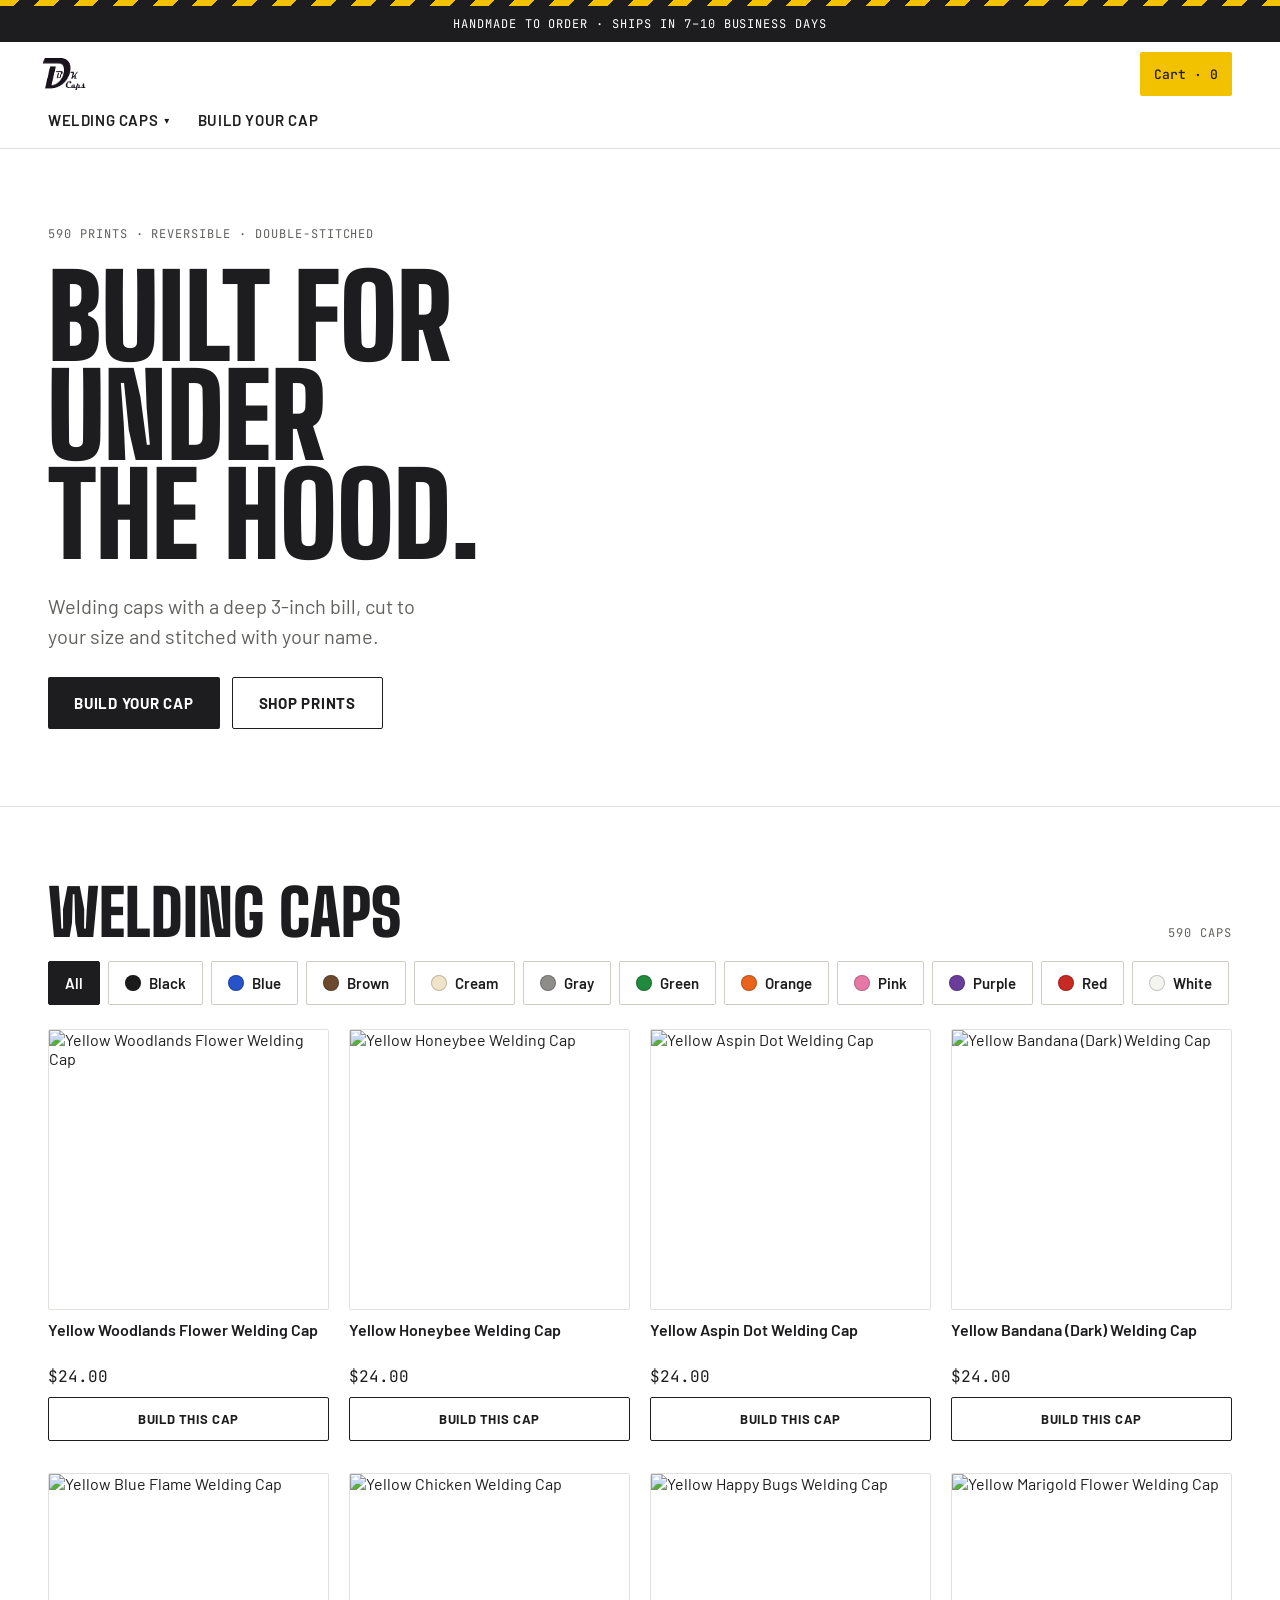
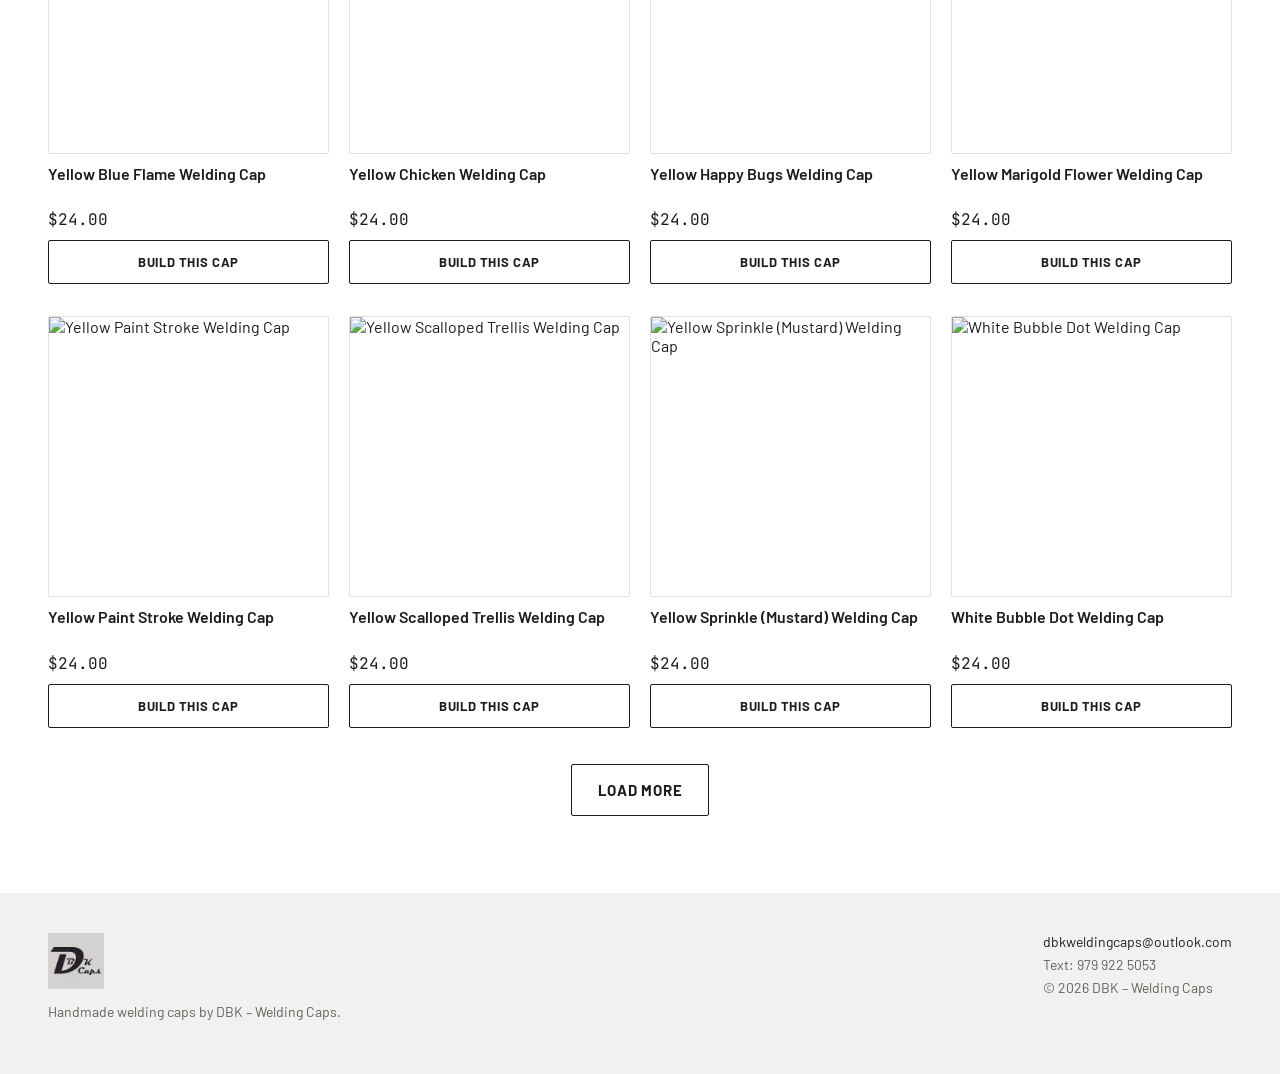
==== index.html @ f306d9e9 "new build" ====
<!DOCTYPE html>
<html lang="en">
<head>
<meta charset="utf-8">
<meta name="viewport" content="width=device-width, initial-scale=1">
<title>DBK Welding Caps – Handmade welding caps</title>
<meta name="description" content="Handmade welding caps in hundreds of prints, cut to your size with your choice of liner, length and bill.">
<meta name="robots" content="noindex, nofollow">
<link rel="preconnect" href="https://fonts.googleapis.com">
<link rel="preconnect" href="https://static.wixstatic.com">
<link href="https://fonts.googleapis.com/css2?family=Big+Shoulders+Display:wght@800;900&family=Barlow:wght@400;500;600;700&family=JetBrains+Mono:wght@400;500&display=swap" rel="stylesheet">
<link rel="stylesheet" href="css/site.css">
<script type="module" src="js/home.js"></script>
</head>
<body>
<div data-header></div>
<main>
  <section class="hero">
    <div class="hero-copy">
      <span class="kicker" data-reveal><span data-total></span> prints · Reversible · Double-stitched</span>
      <h1 class="display" data-reveal>Built for under the hood.</h1>
      <p data-reveal>Welding caps with a deep 3-inch bill, cut to your size and stitched with your name.</p>
      <div class="hero-ctas" data-reveal>
        <a href="product.html" class="btn btn-dark">Build your cap</a>
        <a href="#prints" class="btn btn-outline">Shop prints</a>
      </div>
    </div>
    <div class="hero-img" style="background-image:url('https://static.wixstatic.com/media/2180dc_409f747c943047fa87bfe9fc4f01bdc3~mv2.jpg')" role="img" aria-label="DBK welding caps"></div>
  </section>
  <section class="pad" id="prints">
    <div class="section-head">
      <h2 class="display">Welding caps</h2>
      <span class="kicker" data-count></span>
    </div>
    <div class="filters" data-filters></div>
    <div class="grid" data-grid></div>
    <div class="more"><button type="button" class="btn btn-outline" data-more hidden>Load more</button></div>
  </section>
</main>
<div data-footer></div>
</body>
</html>
---- css/site.css ----
:root{--ink:#1d1d1f;--muted:#62615e;--line:#e2e0dc;--yellow:#f2c200;--paper:#f6f5f3;--pad:clamp(16px,4vw,48px)}
*{box-sizing:border-box}
html{scroll-behavior:smooth}
body{margin:0;background:#fff;color:var(--ink);font-family:'Barlow',system-ui,sans-serif;-webkit-font-smoothing:antialiased;font-size:16px}
body.no-scroll{overflow:hidden}
a{color:var(--ink);text-decoration:none}a:hover{color:var(--muted)}
button,input,textarea{font-family:inherit;color:inherit}
img{display:block;max-width:100%}
[hidden]{display:none!important}
.mono{font-family:'JetBrains Mono',monospace}
.muted{color:var(--muted)}
.kicker{font-family:'JetBrains Mono',monospace;font-size:12px;letter-spacing:.08em;text-transform:uppercase;color:var(--muted)}
.display{font-family:'Big Shoulders Display',sans-serif;font-weight:900;text-transform:uppercase;line-height:.9;margin:0;text-wrap:balance}
.clamp2{display:-webkit-box;-webkit-line-clamp:2;-webkit-box-orient:vertical;overflow:hidden;min-height:2.6em;line-height:1.3}
.pad-x{padding-left:var(--pad);padding-right:var(--pad)}
.pad{padding:clamp(40px,6vw,80px) var(--pad)}
.hazard{height:6px;background:repeating-linear-gradient(135deg,var(--yellow) 0 14px,var(--ink) 14px 28px)}
.hazard.thin{height:5px}
.topstrip{background:var(--ink);color:#fff;font-family:'JetBrains Mono',monospace;font-size:12px;letter-spacing:.08em;text-transform:uppercase;text-align:center;padding:10px 16px}

.btn{display:inline-flex;align-items:center;justify-content:center;gap:8px;min-height:52px;padding:0 26px;border-radius:2px;font-weight:700;font-size:15px;text-transform:uppercase;letter-spacing:.05em;cursor:pointer;border:0;transition:transform .15s,background .15s}
.btn:active{transform:translateY(1px)}
.btn:disabled{opacity:.6;cursor:default}
.btn-dark{background:var(--ink);color:#fff}.btn-dark:hover{color:#fff;background:#000}
.btn-yellow{background:var(--yellow);color:var(--ink)}.btn-yellow:hover{background:#e3b500;color:var(--ink)}
.btn-outline{background:#fff;border:1.5px solid var(--ink);color:var(--ink)}.btn-outline:hover{background:var(--ink);color:#fff}
.btn-block{width:100%}.grow{flex:1;min-width:0}
.link-btn{border:0;background:none;padding:0;font-size:14px;text-decoration:underline;cursor:pointer;min-height:36px}

/* header */
.site-header{position:sticky;top:0;z-index:20;background:#fff;border-bottom:1px solid var(--line);padding:10px var(--pad) 0}
.hdr-row{display:flex;justify-content:space-between;align-items:center;gap:12px}
.logo img{height:clamp(48px,6vw,64px);width:auto;margin:-10px -8px;mix-blend-mode:multiply;filter:brightness(1.14) contrast(1.25)}
.cart-btn{min-height:44px;border:0;background:var(--yellow);border-radius:2px;padding:0 14px;font-family:'JetBrains Mono',monospace;font-size:13px;font-weight:500;cursor:pointer;white-space:nowrap}
.main-nav{display:flex;gap:clamp(20px,3vw,28px);font-size:15px;font-weight:600;text-transform:uppercase;letter-spacing:.04em;white-space:nowrap;overflow-x:auto;scrollbar-width:none;padding:8px 0 12px}
.main-nav a{display:flex;align-items:center;gap:6px;min-height:32px}
.main-nav a span{font-size:10px}
.mega{position:absolute;left:0;right:0;top:100%;background:#fff;border-top:1px solid var(--line);box-shadow:0 24px 40px #0000001f}
.mega-inner{padding:32px var(--pad);display:grid;grid-template-columns:minmax(220px,1fr) 2fr;gap:36px}
.mega-col{display:flex;flex-direction:column;gap:14px}
.mega-colours{display:grid;grid-template-columns:repeat(2,minmax(0,1fr));gap:4px 12px}
.mega-colours a{display:flex;align-items:center;gap:10px;min-height:36px;font-size:15px}
.dot{width:16px;height:16px;border-radius:50%;box-shadow:inset 0 0 0 1px #0003;flex-shrink:0;display:inline-block}
.mega-all{font-weight:700;text-decoration:underline}
.mega-picks{display:grid;grid-template-columns:repeat(4,minmax(0,1fr));gap:12px}
.mega-picks a{display:flex;flex-direction:column;gap:8px;font-size:14px;font-weight:600}
.pick-img{aspect-ratio:1;border:1px solid var(--line);border-radius:2px;background:#fff center/contain no-repeat}
.mega-build{display:flex;justify-content:space-between;align-items:center;gap:12px;border:1.5px solid var(--ink);border-radius:2px;padding:12px 16px}
.mega-build span{display:flex;flex-direction:column;gap:2px}.mega-build small{color:var(--muted);font-size:14px}

/* hero + grid */
.hero{display:grid;grid-template-columns:repeat(auto-fit,minmax(min(100%,440px),1fr));border-bottom:1px solid var(--line)}
.hero-copy{padding:clamp(40px,6vw,88px) var(--pad);display:flex;flex-direction:column;justify-content:center;gap:26px}
.hero h1{font-size:clamp(64px,9vw,136px);line-height:.86}
.hero p{margin:0;font-size:20px;line-height:1.5;max-width:34ch;color:var(--muted);text-wrap:pretty}
.hero-ctas{display:flex;gap:12px;flex-wrap:wrap}
.hero-img{min-height:clamp(320px,45vw,540px);background:#fff center/contain no-repeat}
.section-head{display:flex;justify-content:space-between;align-items:flex-end;gap:16px;flex-wrap:wrap;margin-bottom:20px}
.section-head h2{font-size:clamp(44px,5vw,64px)}
.filters{display:flex;gap:8px;overflow-x:auto;scrollbar-width:none;padding-bottom:24px}
.chip{display:inline-flex;align-items:center;gap:8px;min-height:44px;padding:0 16px;border:1px solid #cfccc6;border-radius:2px;background:#fff;font-size:15px;font-weight:600;cursor:pointer;white-space:nowrap}
.chip.on{background:var(--ink);color:#fff;border-color:var(--ink)}
.grid{display:grid;grid-template-columns:repeat(auto-fill,minmax(min(calc(50% - 8px),230px),1fr));gap:clamp(20px,3vw,32px) clamp(12px,2vw,20px)}
.card{display:flex;flex-direction:column;gap:10px;height:100%}
.card-img{aspect-ratio:1;border:1px solid var(--line);border-radius:2px;overflow:hidden;background:#fff}
.card-img img{width:100%;height:100%;object-fit:contain;transition:transform .5s cubic-bezier(.2,.7,.2,1)}
.card:hover .card-img img{transform:scale(1.04)}
.card-text{display:flex;flex-direction:column;gap:4px}
.card-name{font-weight:600;font-size:clamp(14px,1.6vw,16px)}
.card-btn{margin-top:auto;min-height:44px;font-size:13px;padding:0 8px}
.more{display:flex;justify-content:center;padding:36px 0 0}
.empty{color:var(--muted);padding:24px 0}

/* product page */
.crumbs{font-family:'JetBrains Mono',monospace;font-size:12px;color:var(--muted);padding-top:20px;padding-bottom:12px;white-space:nowrap;overflow:hidden;text-overflow:ellipsis}
.pdp{display:grid;grid-template-columns:minmax(0,1.1fr) minmax(0,1fr);gap:clamp(24px,4vw,56px);padding-bottom:72px;align-items:start}
.pdp-media{position:sticky;top:150px;display:flex;flex-direction:column;gap:12px}
.pdp-main{aspect-ratio:1;border:1px solid var(--line);border-radius:2px;background:#fff;overflow:hidden}
.pdp-main img{width:100%;height:100%;object-fit:contain}
.pdp-thumbs{display:flex;gap:8px;overflow-x:auto;scrollbar-width:none}
.pdp-thumbs button{width:72px;height:72px;flex-shrink:0;padding:0;border:1px solid var(--line);border-radius:2px;background:#fff;cursor:pointer;overflow:hidden}
.pdp-thumbs button.on{border:2px solid var(--ink)}
.pdp-thumbs img{width:100%;height:100%;object-fit:contain}
.pdp-info{display:flex;flex-direction:column;gap:28px}
.pdp-title{display:flex;flex-direction:column;gap:10px}
.pdp-title h1{font-size:clamp(40px,5vw,64px)}
.price{font-size:22px}
.pdp-desc{display:flex;flex-direction:column;gap:6px;color:var(--muted);font-size:16px;line-height:1.5}
.pdp-desc p{margin:0}
.step{display:flex;flex-direction:column;gap:14px}
.step-head{display:flex;align-items:center;gap:12px;border-bottom:2px solid var(--ink);padding-bottom:10px}
.step-head h2{margin:0;font-family:'Big Shoulders Display',sans-serif;font-weight:800;font-size:26px;text-transform:uppercase}
.step-n{font-family:'JetBrains Mono',monospace;font-size:13px;background:var(--ink);color:#fff;padding:3px 7px;border-radius:2px}
.step-val{margin-left:auto;font-size:14px;color:var(--muted);text-align:right}
.choices{display:flex;flex-wrap:wrap;gap:8px}
.choice{min-height:46px;padding:0 14px;border:1px solid #cfccc6;border-radius:2px;background:#fff;font-size:15px;font-weight:600;cursor:pointer}
.choice small{font-family:'JetBrains Mono',monospace;font-weight:400;color:var(--muted)}
.choice.on{background:var(--ink);color:#fff;border-color:var(--ink)}.choice.on small{color:#d6d4d0}
.swatches{display:grid;grid-template-columns:repeat(auto-fill,minmax(64px,1fr));gap:10px}
.swatch{display:flex;flex-direction:column;align-items:center;gap:6px;border:0;background:none;cursor:pointer;padding:4px 0;min-height:44px}
.swatch span{width:40px;height:40px;border-radius:50%;box-shadow:inset 0 0 0 1px #0003;outline:2px solid transparent;outline-offset:3px}
.swatch.on span{outline-color:var(--ink)}
.swatch small{font-size:12px;line-height:1.2;text-align:center}
.step-err{margin:0;color:#b3261e;font-size:14px}
.field{display:flex;flex-direction:column;gap:8px;font-size:15px}
.field textarea{font-size:15px;padding:12px;border-radius:2px;border:1px solid #cfccc6;resize:vertical}
.buy{display:flex;gap:12px;align-items:stretch}
.qty{display:flex;align-items:center;border:1.5px solid var(--ink);border-radius:2px}
.qty button{width:48px;min-height:50px;border:0;background:none;font-size:20px;cursor:pointer}
.qty span{min-width:28px;text-align:center;font-family:'JetBrains Mono',monospace}
.qty.small{border-width:1px;align-self:flex-start;gap:4px}.qty.small button{width:36px;min-height:36px;font-size:16px}
.qty.small .link-btn{width:auto;margin:0 8px 0 4px;font-size:13px}
.mobile-bar{display:none}

/* cart drawer */
.drawer-scrim{position:fixed;inset:0;background:#1d1d1f80;z-index:40}
.drawer{position:fixed;top:0;right:0;bottom:0;width:min(440px,100%);background:#fff;z-index:41;display:flex;flex-direction:column;box-shadow:-20px 0 40px #0003}
.drawer-head{display:flex;justify-content:space-between;align-items:center;padding:20px 22px;border-bottom:1px solid var(--line)}
.drawer-head h2{margin:0;font-family:'Big Shoulders Display',sans-serif;font-weight:900;font-size:34px;text-transform:uppercase}
.drawer-body{flex:1;overflow-y:auto;padding:8px 22px}
.cart-line{display:flex;gap:14px;padding:16px 0;border-bottom:1px solid var(--line)}
.cart-thumb{width:84px;height:84px;flex-shrink:0;border:1px solid var(--line);border-radius:2px;background:#fff center/contain no-repeat}
.cart-info{flex:1;min-width:0;display:flex;flex-direction:column;gap:6px}
.cart-name{display:flex;justify-content:space-between;gap:10px;font-weight:700}
.cart-desc{font-size:13px;color:var(--muted);line-height:1.5}
.drawer-foot{padding:18px 22px calc(18px + env(safe-area-inset-bottom));border-top:1px solid var(--line);display:flex;flex-direction:column;gap:12px}
.drawer-total{display:flex;justify-content:space-between;font-weight:700;font-size:18px}
.drawer-note{margin:0;font-size:13px;color:var(--muted);background:#fdf6d6;padding:10px 12px;border-radius:2px}

.site-footer{background:#f2f1ef;padding:40px var(--pad);display:flex;justify-content:space-between;gap:24px;flex-wrap:wrap;font-size:14px;color:var(--muted)}
.foot-logo{height:56px;width:auto;mix-blend-mode:multiply}
.foot-meta{display:flex;flex-direction:column;gap:6px}
.toast{position:fixed;left:50%;bottom:24px;transform:translate(-50%,20px);opacity:0;z-index:60;background:var(--ink);color:#fff;padding:12px 18px;border-radius:2px;font-size:15px;max-width:calc(100% - 32px);transition:.25s;pointer-events:none}
.toast.show{opacity:1;transform:translate(-50%,0)}

.will-reveal{opacity:0;transform:translateY(24px);transition:opacity .7s cubic-bezier(.2,.7,.2,1),transform .7s cubic-bezier(.2,.7,.2,1)}
.will-reveal.revealed{opacity:1;transform:none}

@media (max-width:899px){
  .pdp{grid-template-columns:minmax(0,1fr);padding-bottom:110px}
  .pdp-media{position:static}
  .buy{display:none}
  .mobile-bar{display:flex;position:fixed;left:0;right:0;bottom:0;z-index:30;background:#fff;border-top:1px solid var(--line);box-shadow:0 -8px 24px #0000001a;padding:12px 16px calc(12px + env(safe-area-inset-bottom));align-items:center;gap:12px}
  .mobile-bar div{display:flex;flex-direction:column;flex-shrink:0}
  .mobile-bar .mono{font-size:18px}.mobile-bar small{font-size:12px;color:var(--muted)}
  .mobile-bar .btn{font-size:14px;padding:0 12px;white-space:nowrap;overflow:hidden;text-overflow:ellipsis}
  .mega{display:none!important}
}
@media (prefers-reduced-motion:reduce){*{transition:none!important;scroll-behavior:auto!important}}
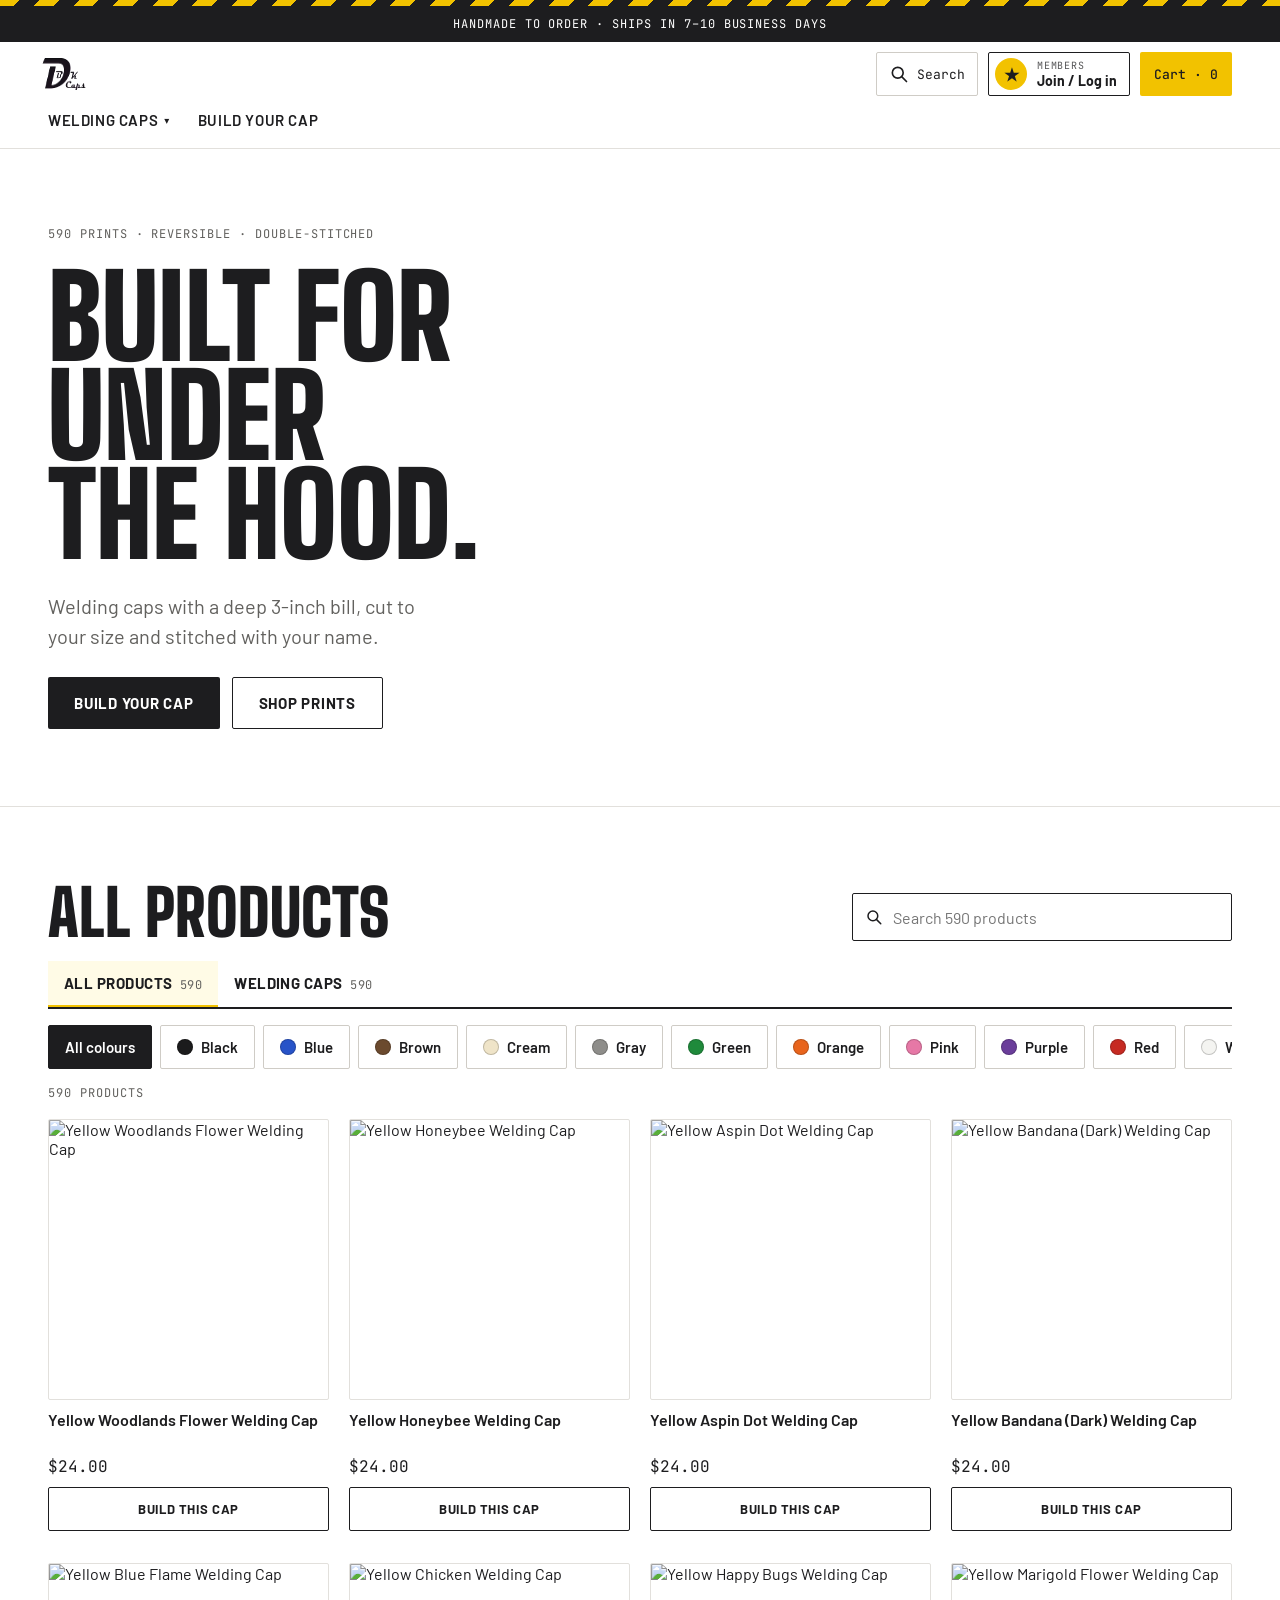
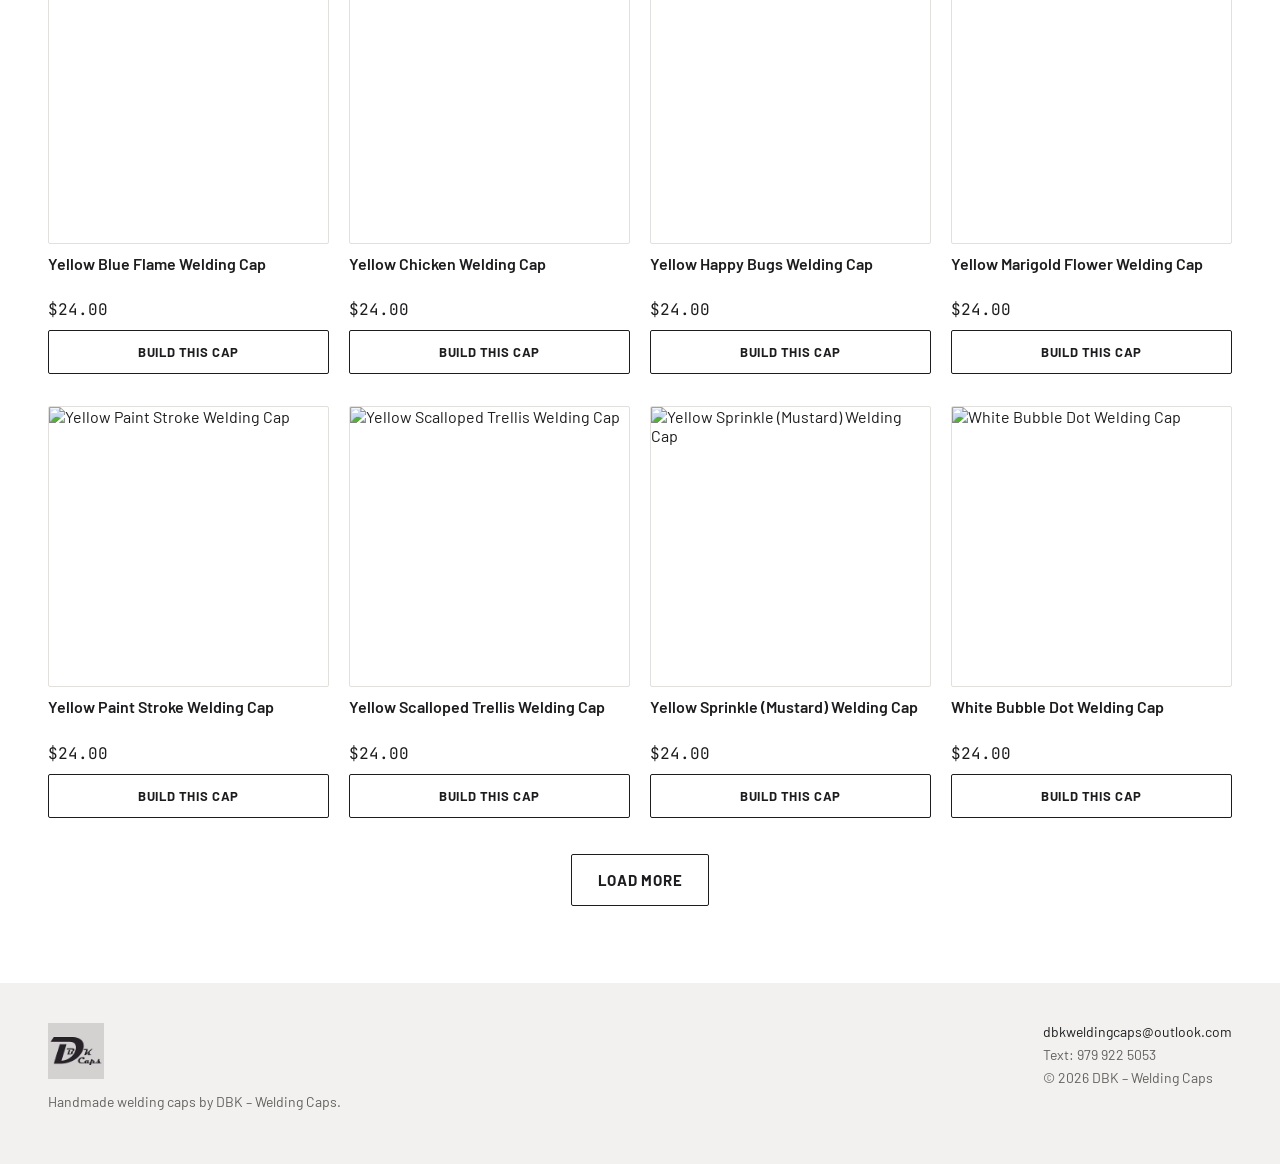
==== commit 34c92c16: "categories and search" ====
--- a/index.html
+++ b/index.html
@@ -29,10 +29,12 @@
   </section>
   <section class="pad" id="prints">
     <div class="section-head">
-      <h2 class="display">Welding caps</h2>
-      <span class="kicker" data-count></span>
+      <h2 class="display" data-title>All products</h2>
+      <form class="search-inline" role="search"><input type="search" data-search placeholder="Search products" aria-label="Search products" autocomplete="off"></form>
     </div>
+    <div class="cats" data-cats></div>
     <div class="filters" data-filters></div>
+    <span class="kicker results-count" data-count></span>
     <div class="grid" data-grid></div>
     <div class="more"><button type="button" class="btn btn-outline" data-more hidden>Load more</button></div>
   </section>
--- a/css/site.css
+++ b/css/site.css
@@ -112,6 +112,131 @@
 .qty.small .link-btn{width:auto;margin:0 8px 0 4px;font-size:13px}
 .mobile-bar{display:none}
 
+
+/* 3D builder */
+.tabs{display:flex;border:1.5px solid var(--ink);border-radius:2px;overflow:hidden;align-self:flex-start}
+.tabs button{white-space:nowrap;min-height:42px;padding:0 18px;border:0;background:#fff;font-weight:700;font-size:13px;text-transform:uppercase;letter-spacing:.04em;cursor:pointer}
+.tabs button.on{background:var(--ink);color:#fff}
+[data-builder]{display:flex;flex-direction:column;gap:12px}
+.stage{position:relative;aspect-ratio:1;border:1px solid var(--line);border-radius:2px;background:radial-gradient(circle at 50% 40%,#fff 0,#f2f1ef 100%);overflow:hidden;touch-action:none}
+.stage canvas{display:block;width:100%!important;height:100%!important}
+.stage-load{position:absolute;inset:0;display:flex;align-items:center;justify-content:center;text-align:center;padding:24px;color:var(--muted);font-size:15px}
+.stage-hint{position:absolute;left:12px;bottom:10px;z-index:1;font-family:'JetBrains Mono',monospace;font-size:11px;color:var(--muted);pointer-events:none}
+.views{display:flex;gap:6px;flex-wrap:wrap}
+.views button{min-height:40px;padding:0 14px;border:1px solid #cfccc6;border-radius:2px;background:#fff;font-size:14px;font-weight:600;cursor:pointer}
+.views button.on{background:var(--ink);color:#fff;border-color:var(--ink)}
+.model-row{display:flex;flex-wrap:wrap;gap:12px 24px;align-items:center}
+.seg{display:flex;align-items:center;gap:10px}
+.seg-btns{display:flex;border:1.5px solid var(--ink);border-radius:2px;overflow:hidden}
+.seg-btns button{min-height:40px;padding:0 14px;border:0;background:#fff;font-size:13px;font-weight:700;text-transform:uppercase;cursor:pointer}
+.seg-btns button.on{background:var(--ink);color:#fff}
+.seam-sw{display:flex;gap:6px}
+.seam-sw button,.threads button{width:40px;height:40px;padding:4px;border:1px solid #cfccc6;border-radius:50%;background:#fff;cursor:pointer;display:flex}
+.seam-sw button.on,.threads button.on{border:2px solid var(--ink)}
+.seam-sw span,.threads span{flex:1;border-radius:50%;box-shadow:inset 0 0 0 1px #0002}
+.place-row{display:flex;justify-content:space-between;align-items:center;gap:12px;flex-wrap:wrap;border:1.5px solid var(--ink);border-radius:2px;padding:10px 12px}
+.place-txt{display:flex;flex-direction:column;gap:2px;min-width:0}
+.place-txt strong{font-size:15px}
+.place-btns{display:flex;gap:8px;flex-wrap:wrap}
+.btn-sm{min-height:40px;padding:0 12px;border:1px solid var(--ink);border-radius:2px;background:#fff;font-size:13px;font-weight:700;cursor:pointer}
+.btn-sm.dark{background:var(--ink);color:#fff}
+.btn-sm:disabled{opacity:.45;cursor:default}
+.note{margin:0;font-size:13px;line-height:1.45;color:var(--muted)}
+.emb-panel{display:flex;flex-direction:column;gap:16px}
+.field input[type=text],.field input[type=search],.font-pop input{font-size:16px;padding:12px;border:1.5px solid var(--ink);border-radius:2px;outline:none;width:100%}
+.font-field{position:relative}
+.font-btn{display:flex;justify-content:space-between;align-items:center;gap:12px;width:100%;min-height:52px;padding:0 14px;border:1.5px solid var(--ink);border-radius:2px;background:#fff;font-size:22px;cursor:pointer;text-align:left}
+.font-pop{position:absolute;left:0;right:0;top:calc(100% + 6px);z-index:15;background:#fff;border:1.5px solid var(--ink);border-radius:2px;box-shadow:0 20px 40px #0002;padding:10px;display:flex;flex-direction:column;gap:8px}
+.font-cats{display:flex;gap:6px;overflow-x:auto;scrollbar-width:none}
+.font-cats button{min-height:34px;padding:0 10px;border:1px solid #cfccc6;border-radius:2px;background:#fff;font-size:13px;font-weight:600;cursor:pointer;white-space:nowrap}
+.font-cats button.on{background:var(--ink);color:#fff;border-color:var(--ink)}
+.font-list{max-height:300px;overflow-y:auto;display:flex;flex-direction:column}
+.font-list button{display:flex;flex-direction:column;align-items:flex-start;justify-content:center;gap:2px;min-height:56px;padding:8px 10px;border:0;border-bottom:1px solid var(--line);background:#fff;cursor:pointer;text-align:left}
+.font-list button span{font-size:22px;line-height:1.2;white-space:nowrap;overflow:hidden;text-overflow:ellipsis;max-width:100%}
+.font-list button small{font-family:'Barlow',sans-serif;font-weight:400;font-size:12px;color:var(--muted);white-space:nowrap}
+.font-list button.on{background:#fdf6d6}
+.threads{display:flex;flex-wrap:wrap;gap:6px}
+.sliders{display:grid;grid-template-columns:repeat(auto-fit,minmax(180px,1fr));gap:16px}
+.sliders input[type=range]{width:100%;accent-color:var(--ink);min-height:32px}
+.upload{display:flex;align-items:center;min-height:56px;padding:0 14px;border:1.5px dashed var(--ink);border-radius:2px;cursor:pointer;font-weight:600;gap:10px}
+.upload input{position:absolute;opacity:0;width:1px;height:1px}
+
+/* categories + search */
+.section-head .search-inline{flex:1 1 260px;max-width:380px}
+.search-inline input,.search-form input{width:100%;font-size:16px;min-height:48px;padding:0 14px 0 40px;border:1.5px solid var(--ink);border-radius:2px;outline:none;background:#fff url("data:image/svg+xml,%3Csvg xmlns='http://www.w3.org/2000/svg' viewBox='0 0 24 24'%3E%3Ccircle cx='10.5' cy='10.5' r='6.5' fill='none' stroke='%231d1d1f' stroke-width='2'/%3E%3Cpath d='M15.5 15.5 21 21' stroke='%231d1d1f' stroke-width='2' stroke-linecap='round'/%3E%3C/svg%3E") 12px center/18px no-repeat}
+.cats{display:flex;gap:0;overflow-x:auto;scrollbar-width:none;border-bottom:2px solid var(--ink);margin-bottom:16px}
+.cat{flex-shrink:0;min-height:48px;padding:0 16px;border:0;background:none;font-family:'Barlow',sans-serif;font-weight:700;font-size:15px;text-transform:uppercase;letter-spacing:.03em;cursor:pointer;white-space:nowrap;border-bottom:4px solid transparent;margin-bottom:-2px}
+.cat span{font-family:'JetBrains Mono',monospace;font-weight:400;font-size:12px;color:var(--muted);margin-left:4px}
+.cat.on{border-bottom-color:var(--yellow);background:#fffbe6}
+.cat:hover{background:var(--paper)}
+.filters{padding-bottom:16px}
+.results-count{display:block;margin-bottom:18px}
+.search-btn{display:flex;align-items:center;gap:8px;min-height:44px;padding:0 12px;border:1px solid #cfccc6;border-radius:2px;background:#fff;font-family:'JetBrains Mono',monospace;font-size:13px;cursor:pointer}
+.nav-cats{display:contents}
+.search-scrim{position:fixed;inset:0;background:#1d1d1f80;z-index:45}
+.search-pop{position:fixed;left:50%;top:clamp(16px,8vh,80px);transform:translateX(-50%);width:min(640px,calc(100% - 24px));max-height:calc(100vh - 2 * clamp(16px,8vh,80px));overflow:auto;background:#fff;z-index:46;border-radius:2px;box-shadow:0 30px 60px #0004;padding:14px;display:flex;flex-direction:column;gap:10px}
+.search-form{display:flex;gap:12px;align-items:center}
+.search-results{display:flex;flex-direction:column}
+.search-hit{display:grid;grid-template-columns:56px minmax(0,1fr) auto;gap:12px;align-items:center;padding:8px 4px;border-bottom:1px solid var(--line);font-weight:600}
+.search-hit .pick-img{width:56px;height:56px}
+.search-hit .clamp2{min-height:0}
+.search-all{padding:12px 4px;font-weight:700;text-decoration:underline}
+@media (max-width:600px){.search-btn span{display:none}.search-btn{padding:0 10px}}
+
+/* members */
+.hdr-actions{display:flex;align-items:center;gap:10px}
+.acct-btn{display:flex;align-items:center;gap:10px;min-height:44px;padding:0 12px 0 6px;border:1.5px solid var(--ink);border-radius:2px;background:#fff;white-space:nowrap}
+.acct-btn.member{background:var(--ink);color:#fff}.acct-btn.member:hover{color:#fff}
+.acct-ini{width:32px;height:32px;border-radius:50%;background:var(--yellow);color:var(--ink);display:flex;align-items:center;justify-content:center;font-family:'Big Shoulders Display',sans-serif;font-weight:900;font-size:17px;flex-shrink:0}
+.acct-txt{display:flex;flex-direction:column;line-height:1.1;gap:2px}
+.acct-txt small{font-family:'JetBrains Mono',monospace;font-size:10px;letter-spacing:.08em;text-transform:uppercase;opacity:.75}
+.acct-txt strong{font-size:14px}
+.tag{font-family:'JetBrains Mono',monospace;font-size:11px;letter-spacing:.04em;text-transform:uppercase;background:var(--yellow);color:var(--ink);padding:3px 7px;border-radius:2px;white-space:nowrap}
+.tag.ok{background:#e8f3ea;color:#1f6b33}
+.member-box{border:1.5px solid var(--ink);border-radius:2px;padding:14px 16px;display:flex;flex-direction:column;gap:10px}
+.member-box.guest{border:0;background:var(--paper);flex-direction:row;justify-content:space-between;align-items:center;flex-wrap:wrap;gap:12px}
+.member-copy{display:flex;flex-direction:column;gap:4px;max-width:44ch}.member-copy span{font-size:14px;color:var(--muted);line-height:1.45}
+.member-head{display:flex;justify-content:space-between;align-items:center;gap:10px}
+.member-msg{margin:0;background:#fdf6d6;padding:8px 10px;border-radius:2px;font-size:14px}
+.member-actions{display:flex;gap:8px;flex-wrap:wrap;align-items:center}
+.confirm{margin-top:10px;background:#fdf6d6;border-radius:2px;padding:12px 14px;display:flex;flex-direction:column;gap:6px}
+.confirm.ok{background:#f3f8f4}
+.confirm-head{display:flex;justify-content:space-between;gap:10px;flex-wrap:wrap;align-items:center}
+.confirm p{margin:0;font-size:15px;line-height:1.5}
+.acct-guest{max-width:760px;display:flex;flex-direction:column;gap:22px}
+.acct-guest h1{font-size:clamp(52px,7vw,96px)}
+.benefits{margin:0;padding:0;list-style:none;display:flex;flex-direction:column;gap:10px;font-size:18px}
+.benefits li::before{content:'✓';font-weight:700;margin-right:10px}
+.acct-head{display:flex;justify-content:space-between;align-items:flex-end;gap:16px;flex-wrap:wrap;margin-bottom:36px}
+.acct-head h1{font-size:clamp(52px,6vw,80px);margin:6px 0}
+.acct-grid{display:grid;grid-template-columns:repeat(auto-fit,minmax(min(100%,420px),1fr));gap:28px;align-items:start}
+.acct-col{display:flex;flex-direction:column;gap:28px}
+.panel{border:1.5px solid var(--ink);border-radius:2px}
+.panel-head{display:flex;justify-content:space-between;align-items:center;gap:12px;padding:14px 18px;border-bottom:1px solid var(--line);flex-wrap:wrap}
+.panel-head h2{margin:0;font-family:'Big Shoulders Display',sans-serif;font-weight:800;font-size:28px;text-transform:uppercase}
+.pad-s{padding:16px 18px}
+.pref-form{padding:16px 18px 0;display:grid;grid-template-columns:repeat(auto-fit,minmax(180px,1fr));gap:14px}
+.pref-form label{display:flex;flex-direction:column;gap:6px;font-size:13px;font-family:'JetBrains Mono',monospace;text-transform:uppercase;color:var(--muted)}
+.pref-form select{font-family:'Barlow',sans-serif;font-size:16px;text-transform:none;color:var(--ink);min-height:46px;padding:0 10px;border:1px solid #cfccc6;border-radius:2px;background:#fff}
+.toggle{display:flex;align-items:center;gap:10px;font-size:14px;font-weight:600;cursor:pointer;min-height:44px}
+.toggle input{position:absolute;opacity:0}
+.toggle span{width:44px;height:26px;border-radius:13px;background:#cfccc6;position:relative;transition:.2s}
+.toggle span::after{content:'';position:absolute;top:3px;left:3px;width:20px;height:20px;border-radius:50%;background:#fff;box-shadow:0 1px 3px #0004;transition:.2s}
+.toggle input:checked+span{background:var(--ink)}.toggle input:checked+span::after{left:21px}
+.toggle input:focus-visible+span{outline:2px solid var(--ink);outline-offset:2px}
+.instr{display:flex;flex-direction:column;gap:12px}.instr .btn-sm{align-self:flex-start}
+.order{border-bottom:1px solid var(--line);padding:14px 0;display:flex;flex-direction:column;gap:10px}
+.order:last-child{border-bottom:0}
+.order-top{display:flex;gap:10px;align-items:center;flex-wrap:wrap;font-size:13px;color:var(--muted)}
+.order-total{margin-left:auto;color:var(--ink);font-size:15px}
+.order-line{display:flex;gap:12px;align-items:flex-start;font-size:15px}
+.order-img{width:64px;height:64px;flex-shrink:0;border:1px solid var(--line);border-radius:2px;background:#fff center/contain no-repeat}
+.order-desc{font-size:13px;color:var(--muted);line-height:1.45;margin-top:4px;display:-webkit-box;-webkit-line-clamp:4;-webkit-box-orient:vertical;overflow:hidden}
+.order .btn{align-self:flex-start;min-height:44px;font-size:13px}
+.card-img.tagged{position:relative}
+.corner-tag{position:absolute;top:8px;left:8px;background:var(--ink);color:var(--yellow);font-family:'JetBrains Mono',monospace;font-size:11px;padding:4px 7px;border-radius:2px}
+@media (max-width:600px){.acct-txt small{display:none}.acct-btn{padding:0 10px 0 6px}.acct-txt strong{font-size:13px}}
+
 /* cart drawer */
 .drawer-scrim{position:fixed;inset:0;background:#1d1d1f80;z-index:40}
 .drawer{position:fixed;top:0;right:0;bottom:0;width:min(440px,100%);background:#fff;z-index:41;display:flex;flex-direction:column;box-shadow:-20px 0 40px #0003}
@@ -122,6 +247,9 @@
 .cart-thumb{width:84px;height:84px;flex-shrink:0;border:1px solid var(--line);border-radius:2px;background:#fff center/contain no-repeat}
 .cart-info{flex:1;min-width:0;display:flex;flex-direction:column;gap:6px}
 .cart-name{display:flex;justify-content:space-between;gap:10px;font-weight:700}
+.cart-child{margin-left:98px;padding-top:0;border-top:0}
+.cart-line:has(+ .cart-child){border-bottom:0;padding-bottom:8px}
+.qty.plain{border:0;align-items:center;gap:8px;font-size:13px}
 .cart-desc{font-size:13px;color:var(--muted);line-height:1.5}
 .drawer-foot{padding:18px 22px calc(18px + env(safe-area-inset-bottom));border-top:1px solid var(--line);display:flex;flex-direction:column;gap:12px}
 .drawer-total{display:flex;justify-content:space-between;font-weight:700;font-size:18px}
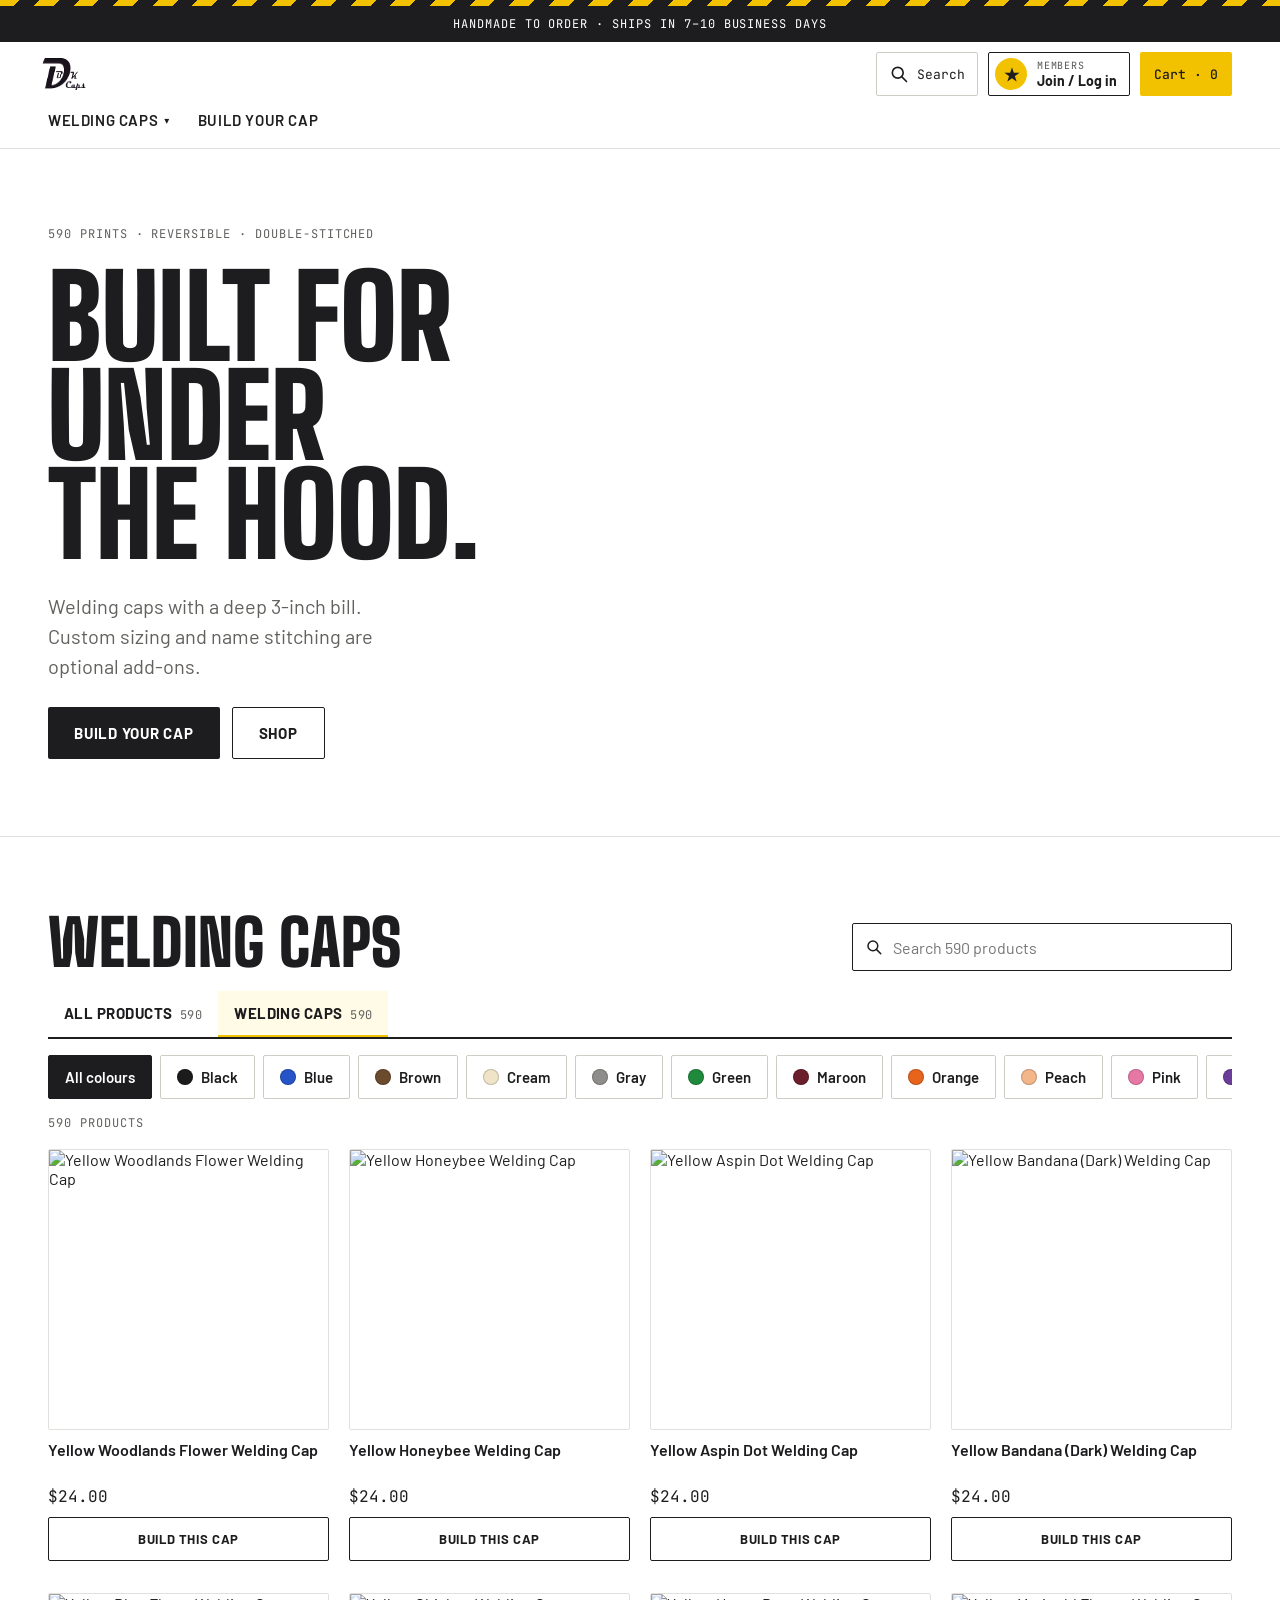
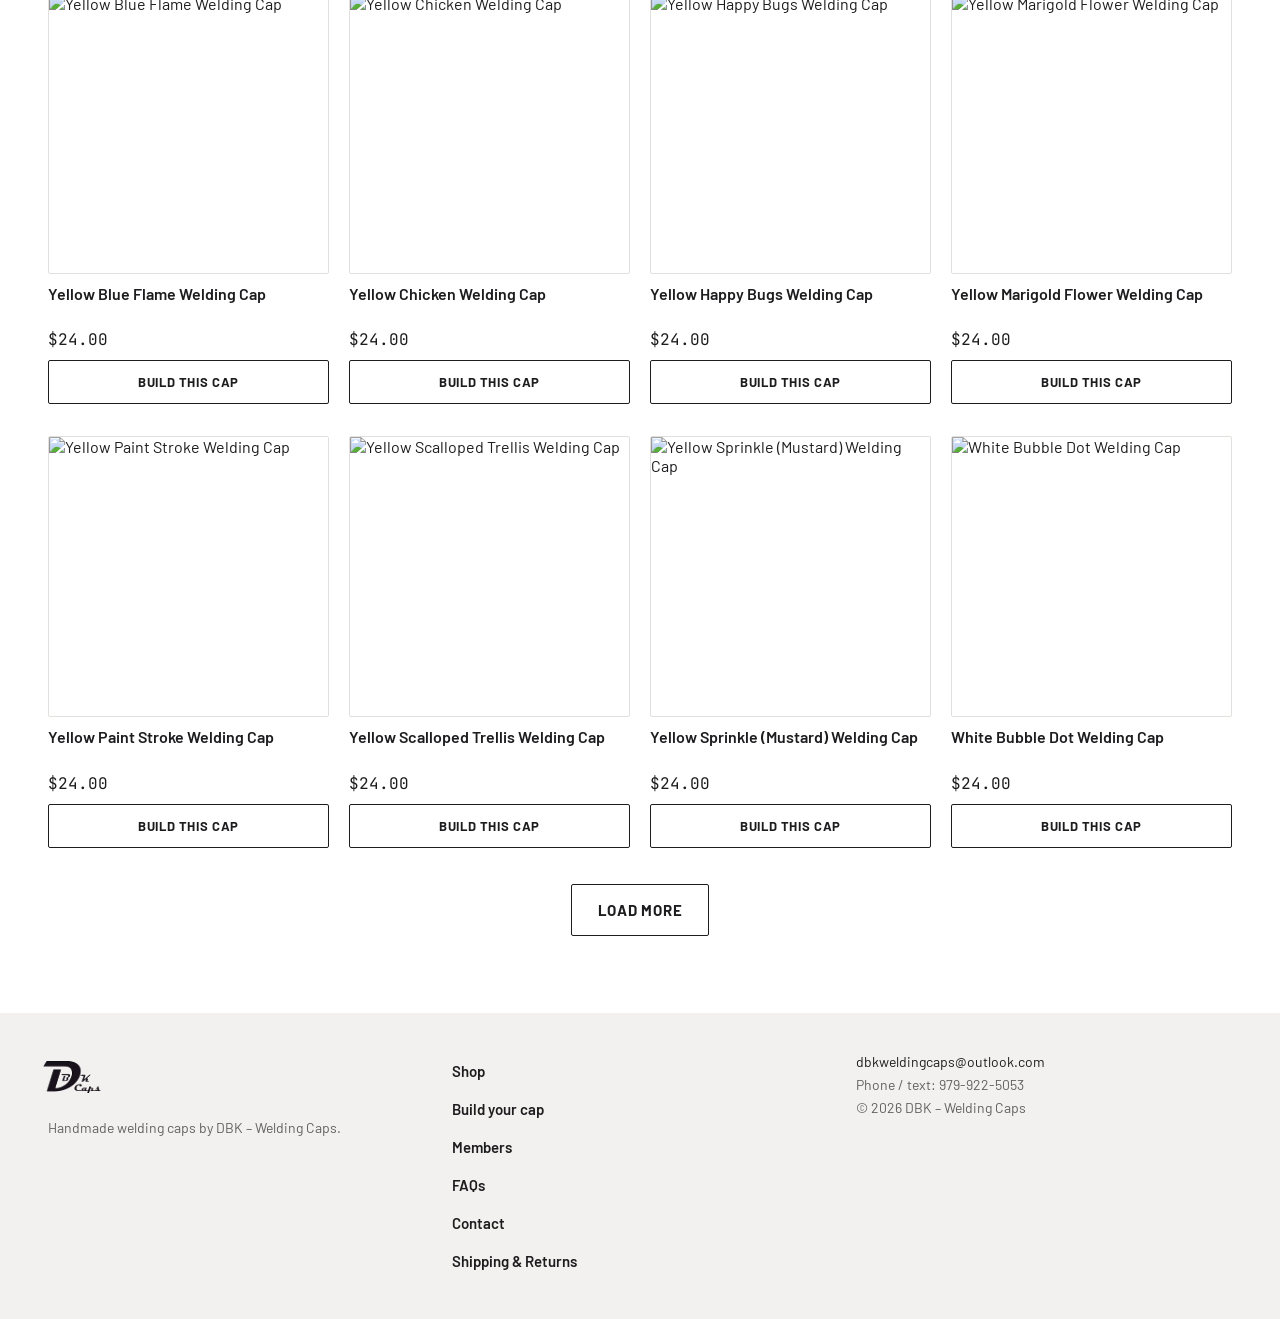
==== commit 18e2fd4c: "bulk updates" ====
--- a/index.html
+++ b/index.html
@@ -19,10 +19,10 @@
     <div class="hero-copy">
       <span class="kicker" data-reveal><span data-total></span> prints · Reversible · Double-stitched</span>
       <h1 class="display" data-reveal>Built for under the hood.</h1>
-      <p data-reveal>Welding caps with a deep 3-inch bill, cut to your size and stitched with your name.</p>
+      <p data-reveal>Welding caps with a deep 3-inch bill. Custom sizing and name stitching are optional add-ons.</p>
       <div class="hero-ctas" data-reveal>
         <a href="product.html" class="btn btn-dark">Build your cap</a>
-        <a href="#prints" class="btn btn-outline">Shop prints</a>
+        <a href="#prints" class="btn btn-outline">Shop</a>
       </div>
     </div>
     <div class="hero-img" style="background-image:url('https://static.wixstatic.com/media/2180dc_409f747c943047fa87bfe9fc4f01bdc3~mv2.jpg')" role="img" aria-label="DBK welding caps"></div>
--- a/css/site.css
+++ b/css/site.css
@@ -130,7 +130,16 @@
 .seg-btns{display:flex;border:1.5px solid var(--ink);border-radius:2px;overflow:hidden}
 .seg-btns button{min-height:40px;padding:0 14px;border:0;background:#fff;font-size:13px;font-weight:700;text-transform:uppercase;cursor:pointer}
 .seg-btns button.on{background:var(--ink);color:#fff}
-.seam-sw{display:flex;gap:6px}
+.seam-sw{display:flex;gap:6px;flex-wrap:wrap}
+.seg-wrap{flex-direction:column;align-items:flex-start;gap:8px}
+.note.copyright{background:#fffbe6;border-left:0;padding:10px 12px;border-radius:2px;color:var(--ink)}
+.pdp-more{border-top:1px solid var(--line);border-bottom:1px solid var(--line)}
+.pdp-more summary{cursor:pointer;min-height:48px;display:flex;align-items:center;font-weight:700;font-size:16px;list-style:none}
+.pdp-more summary::-webkit-details-marker{display:none}
+.pdp-more summary::after{content:'+';margin-left:auto;font-size:22px}
+.pdp-more[open] summary::after{content:'−'}
+.pdp-more-body{padding:0 0 14px;font-size:15px;line-height:1.55;color:var(--muted)}
+.pdp-more-body p{margin:0 0 10px}
 .seam-sw button,.threads button{width:40px;height:40px;padding:4px;border:1px solid #cfccc6;border-radius:50%;background:#fff;cursor:pointer;display:flex}
 .seam-sw button.on,.threads button.on{border:2px solid var(--ink)}
 .seam-sw span,.threads span{flex:1;border-radius:50%;box-shadow:inset 0 0 0 1px #0002}
@@ -237,6 +246,111 @@
 .corner-tag{position:absolute;top:8px;left:8px;background:var(--ink);color:var(--yellow);font-family:'JetBrains Mono',monospace;font-size:11px;padding:4px 7px;border-radius:2px}
 @media (max-width:600px){.acct-txt small{display:none}.acct-btn{padding:0 10px 0 6px}.acct-txt strong{font-size:13px}}
 
+/* busy overlay */
+.busy{position:fixed;inset:0;z-index:70;background:#ffffffd9;backdrop-filter:blur(3px);display:flex;align-items:center;justify-content:center;padding:20px}
+.busy-card{width:min(400px,100%);background:#fff;border:1.5px solid var(--ink);border-radius:2px;box-shadow:0 30px 60px #0002;padding:28px 24px 0;display:flex;flex-direction:column;align-items:center;gap:14px;text-align:center;overflow:hidden}
+.busy-card strong{font-family:'Big Shoulders Display',sans-serif;font-weight:900;font-size:30px;text-transform:uppercase;line-height:1}
+.busy-spin{width:56px;height:56px;border-radius:50%;border:4px solid var(--line);border-top-color:var(--ink);border-right-color:var(--yellow);animation:busy-spin .9s linear infinite;position:relative}
+.busy.is-done .busy-spin{animation:none;border-color:#1f6b33;background:#1f6b33}
+.busy.is-done .busy-spin::after{content:'✓';position:absolute;inset:0;display:flex;align-items:center;justify-content:center;color:#fff;font-size:26px;font-weight:700}
+.busy-steps{list-style:none;margin:0;padding:0;display:flex;flex-direction:column;gap:6px;font-size:15px;align-self:stretch;text-align:left}
+.busy-steps li{display:flex;gap:10px;align-items:center;color:var(--ink)}
+.busy-steps li::before{content:'';width:14px;height:14px;flex-shrink:0;border-radius:50%;border:2px solid var(--ink);border-top-color:transparent;animation:busy-spin .8s linear infinite}
+.busy-steps li.ok{color:var(--muted)}
+.busy-steps li.ok::before{content:'✓';animation:none;border:0;width:14px;height:auto;color:#1f6b33;font-weight:700;font-size:14px;line-height:1}
+.busy-bar{align-self:stretch;margin:6px -24px 0;height:6px;overflow:hidden;background:var(--line)}
+.busy-bar span{display:block;height:100%;width:200%;background:repeating-linear-gradient(135deg,var(--yellow) 0 14px,var(--ink) 14px 28px);animation:busy-bar 1.2s linear infinite}
+.busy.is-done .busy-bar span{animation:none;background:#1f6b33}
+@keyframes busy-spin{to{transform:rotate(360deg)}}
+@keyframes busy-bar{to{transform:translateX(-39.6px)}}
+@media (prefers-reduced-motion:reduce){.busy-spin,.busy-steps li::before,.busy-bar span{animation-duration:3s!important}}
+
+/* admin */
+.admin-gate{max-width:640px;display:flex;flex-direction:column;gap:16px;align-items:flex-start}
+.admin-gate h1{font-size:clamp(48px,6vw,72px)}
+.adm-head,.adm-row{display:grid;grid-template-columns:28px minmax(0,1fr) 110px 110px 64px 128px;gap:12px;align-items:center;padding:10px 18px}
+.adm-head{font-family:'JetBrains Mono',monospace;font-size:11px;text-transform:uppercase;letter-spacing:.06em;color:var(--muted);border-bottom:1px solid var(--line)}
+.adm-rows{list-style:none;margin:0;padding:0}
+.adm-row{border-bottom:1px solid var(--line);background:#fff}
+.adm-row.dragging{opacity:.4}
+.adm-row.over{box-shadow:inset 0 3px 0 var(--yellow)}
+.adm-drag{cursor:grab;color:var(--muted);font-size:18px;letter-spacing:-3px;user-select:none}
+.adm-prod{display:flex;align-items:center;gap:12px;min-width:0}
+.adm-prod .pick-img{width:52px;height:52px;flex-shrink:0}
+.adm-prod span:last-child{display:flex;flex-direction:column;gap:2px;min-width:0}
+.adm-prod strong{font-size:15px;overflow:hidden;text-overflow:ellipsis;white-space:nowrap}
+.adm-prod small{font-size:13px}.err{color:#b3261e}
+.adm-pct{display:flex;align-items:center;gap:6px;font-weight:700}
+.adm-pct input{width:70px;min-height:42px;font-size:16px;padding:0 8px;border:1px solid #cfccc6;border-radius:2px}
+.adm-btns{display:flex;gap:6px;justify-content:flex-end}
+.adm-btns button{width:38px;height:38px;border:1px solid #cfccc6;border-radius:2px;background:#fff;cursor:pointer;font-size:15px}
+.adm-btns button:disabled{opacity:.35;cursor:default}
+.adm-btns [data-del]:hover{border-color:#b3261e;color:#b3261e}
+.adm-add{border-top:2px solid var(--ink);display:flex;flex-direction:column;gap:12px}
+.adm-picker{display:flex;gap:8px;flex-wrap:wrap}
+.adm-picker select{min-height:48px;padding:0 10px;border:1.5px solid var(--ink);border-radius:2px;font-size:15px;background:#fff}
+.adm-picker input{flex:1 1 240px;font-size:16px;min-height:48px;padding:0 12px;border:1.5px solid var(--ink);border-radius:2px}
+.adm-results{display:flex;flex-direction:column}
+.adm-hit{display:grid;grid-template-columns:48px minmax(0,1fr) auto auto;gap:12px;align-items:center;padding:8px 4px;border:0;border-bottom:1px solid var(--line);background:#fff;text-align:left;cursor:pointer;font-size:15px;font-weight:600}
+.adm-hit .pick-img{width:48px;height:48px}.adm-hit .clamp2{min-height:0}
+.adm-hit:hover{background:#fffbe6}
+.adm-plus{font-weight:700;text-decoration:underline}
+@media (max-width:760px){
+  .adm-head{display:none}
+  .adm-row{grid-template-columns:24px minmax(0,1fr) auto;grid-template-areas:"d p p" "d pct act" "d price btns"}
+  .adm-drag{grid-area:d}.adm-prod{grid-area:p}.adm-pct{grid-area:pct}.adm-price{grid-area:price}.adm-row .toggle{grid-area:act;justify-self:end}.adm-btns{grid-area:btns}
+}
+
+.admin-tabs-wrap{padding-top:24px}
+.admin-tabs{display:flex;border-bottom:2px solid var(--ink);overflow-x:auto;scrollbar-width:none}
+.admin-tabs button{flex-shrink:0;min-height:48px;padding:0 18px;border:0;background:none;font-weight:700;font-size:15px;text-transform:uppercase;letter-spacing:.03em;cursor:pointer;border-bottom:4px solid transparent;margin-bottom:-2px;display:flex;align-items:center;gap:8px;white-space:nowrap}
+.admin-tabs button.on{border-bottom-color:var(--yellow);background:#fffbe6}
+.admin .seg-btns button{min-height:44px}
+[data-ilist]{display:flex;flex-direction:column;gap:18px}
+.instr-who{display:flex;flex-direction:column;gap:2px}.instr-who .mono{font-size:12px}
+.instr-body{padding:16px 18px;display:grid;grid-template-columns:repeat(auto-fit,minmax(min(100%,300px),1fr));gap:16px 24px;align-items:start}
+.instr-cust{background:var(--paper);border-radius:2px;padding:12px 14px;display:flex;flex-direction:column;gap:6px}
+.instr-cust p{margin:0;font-size:16px;line-height:1.5}
+.instr-actions{grid-column:1/-1;display:flex;gap:10px;flex-wrap:wrap;align-items:center}
+
+/* policy pop-up */
+.policy{position:fixed;left:50%;top:50%;transform:translate(-50%,-50%);width:min(720px,calc(100% - 24px));max-height:calc(100vh - 48px);z-index:41;background:#fff;border-radius:2px;box-shadow:0 30px 60px #0004;display:flex;flex-direction:column}
+.policy-head{display:flex;justify-content:space-between;align-items:center;gap:12px;padding:18px 22px;border-bottom:1px solid var(--line)}
+.policy-head h2{margin:0;font-family:'Big Shoulders Display',sans-serif;font-weight:900;font-size:34px;text-transform:uppercase}
+.policy-body{overflow-y:auto;padding:8px 22px 18px;font-size:16px;line-height:1.6}
+.policy-body h3{font-family:'Big Shoulders Display',sans-serif;font-weight:800;font-size:24px;text-transform:uppercase;margin:20px 0 6px}
+.policy-body p{margin:0 0 12px}.policy-body ul{margin:0 0 12px;padding-left:20px}
+.policy-foot{padding:14px 22px;border-top:1px solid var(--line)}
+
+/* contact + faq */
+.contact{display:grid;grid-template-columns:repeat(auto-fit,minmax(min(100%,380px),1fr));gap:clamp(28px,5vw,64px);align-items:start;max-width:1100px}
+.contact-intro{display:flex;flex-direction:column;gap:14px}
+.contact-logo{height:96px;width:auto;align-self:flex-start;mix-blend-mode:multiply;filter:brightness(1.14) contrast(1.25);margin-left:-10px}
+.contact-intro h1{font-size:clamp(52px,6vw,84px)}
+.contact-intro p{margin:0;font-size:19px;line-height:1.5}
+.contact-lines{display:flex;flex-wrap:wrap;gap:6px 14px;font-weight:600}
+.contact-lines a{text-decoration:underline}
+.contact-form,.contact-sent{display:flex;flex-direction:column;gap:16px;border:1.5px solid var(--ink);border-radius:2px;padding:clamp(18px,3vw,28px)}
+.contact-row{display:grid;grid-template-columns:repeat(auto-fit,minmax(200px,1fr));gap:16px}
+.contact-form input[type=text],.contact-form input[type=email],.contact-form input[type=tel],.contact-form textarea{font-size:16px;padding:12px;border:1.5px solid var(--ink);border-radius:2px;width:100%}
+.contact-form.tried :invalid{border-color:#b3261e}
+.contact-form .btn{align-self:flex-start}
+.contact-sent h2{font-size:48px}.contact-sent p{margin:0;font-size:18px}
+.hp{position:absolute;left:-9999px;width:1px;height:1px;opacity:0}
+.faq-page{max-width:900px;display:flex;flex-direction:column;gap:18px}
+.faq-page h1{font-size:clamp(56px,7vw,96px)}
+.faq-search{font-size:16px;min-height:50px;padding:0 14px;border:1.5px solid var(--ink);border-radius:2px;max-width:480px}
+.faq-group{display:flex;flex-direction:column;margin-bottom:24px}
+.faq-group h2{font-family:'Big Shoulders Display',sans-serif;font-weight:800;font-size:28px;text-transform:uppercase;margin:0 0 6px}
+.faq{border-bottom:1px solid var(--line)}
+.faq summary{list-style:none;cursor:pointer;display:flex;justify-content:space-between;gap:16px;align-items:center;min-height:56px;padding:10px 0;font-weight:700;font-size:17px}
+.faq summary::-webkit-details-marker{display:none}
+.faq summary::after{content:'+';font-size:24px;font-weight:400;flex-shrink:0}
+.faq[open] summary::after{content:'−'}
+.faq-a{padding:0 0 16px;font-size:16px;line-height:1.6}.faq-a p{margin:0 0 10px}
+.faq-a a,.faq-more a{text-decoration:underline}
+.faq-more{margin:0;font-size:16px;display:flex;gap:8px;flex-wrap:wrap;align-items:center}
+
 /* cart drawer */
 .drawer-scrim{position:fixed;inset:0;background:#1d1d1f80;z-index:40}
 .drawer{position:fixed;top:0;right:0;bottom:0;width:min(440px,100%);background:#fff;z-index:41;display:flex;flex-direction:column;box-shadow:-20px 0 40px #0003}
@@ -255,8 +369,15 @@
 .drawer-total{display:flex;justify-content:space-between;font-weight:700;font-size:18px}
 .drawer-note{margin:0;font-size:13px;color:var(--muted);background:#fdf6d6;padding:10px 12px;border-radius:2px}
 
-.site-footer{background:#f2f1ef;padding:40px var(--pad);display:flex;justify-content:space-between;gap:24px;flex-wrap:wrap;font-size:14px;color:var(--muted)}
-.foot-logo{height:56px;width:auto;mix-blend-mode:multiply}
+.site-footer{background:#f2f1ef;padding:40px var(--pad);display:grid;grid-template-columns:repeat(auto-fit,minmax(min(100%,220px),1fr));gap:28px;font-size:14px;color:var(--muted)}
+.foot-brand{display:flex;flex-direction:column;gap:10px}.foot-brand p{margin:0}
+.foot-social{display:flex;gap:8px}
+.foot-social a{width:44px;height:44px;display:flex;align-items:center;justify-content:center;border:1px solid #cfccc6;border-radius:50%;color:var(--ink);background:#fff}
+.foot-social a:hover{background:var(--ink);color:#fff}
+.foot-links{display:flex;flex-direction:column;gap:2px}
+.foot-links a,.foot-links .link-btn{color:var(--ink);font-weight:600;font-size:15px;min-height:36px;display:flex;align-items:center;text-decoration:none;text-align:left}
+.foot-links a:hover,.foot-links .link-btn:hover{text-decoration:underline}
+.foot-logo{height:64px;width:auto;max-width:220px;object-fit:contain;align-self:flex-start;margin:-8px -8px 0;mix-blend-mode:multiply;filter:brightness(1.14) contrast(1.25)}
 .foot-meta{display:flex;flex-direction:column;gap:6px}
 .toast{position:fixed;left:50%;bottom:24px;transform:translate(-50%,20px);opacity:0;z-index:60;background:var(--ink);color:#fff;padding:12px 18px;border-radius:2px;font-size:15px;max-width:calc(100% - 32px);transition:.25s;pointer-events:none}
 .toast.show{opacity:1;transform:translate(-50%,0)}
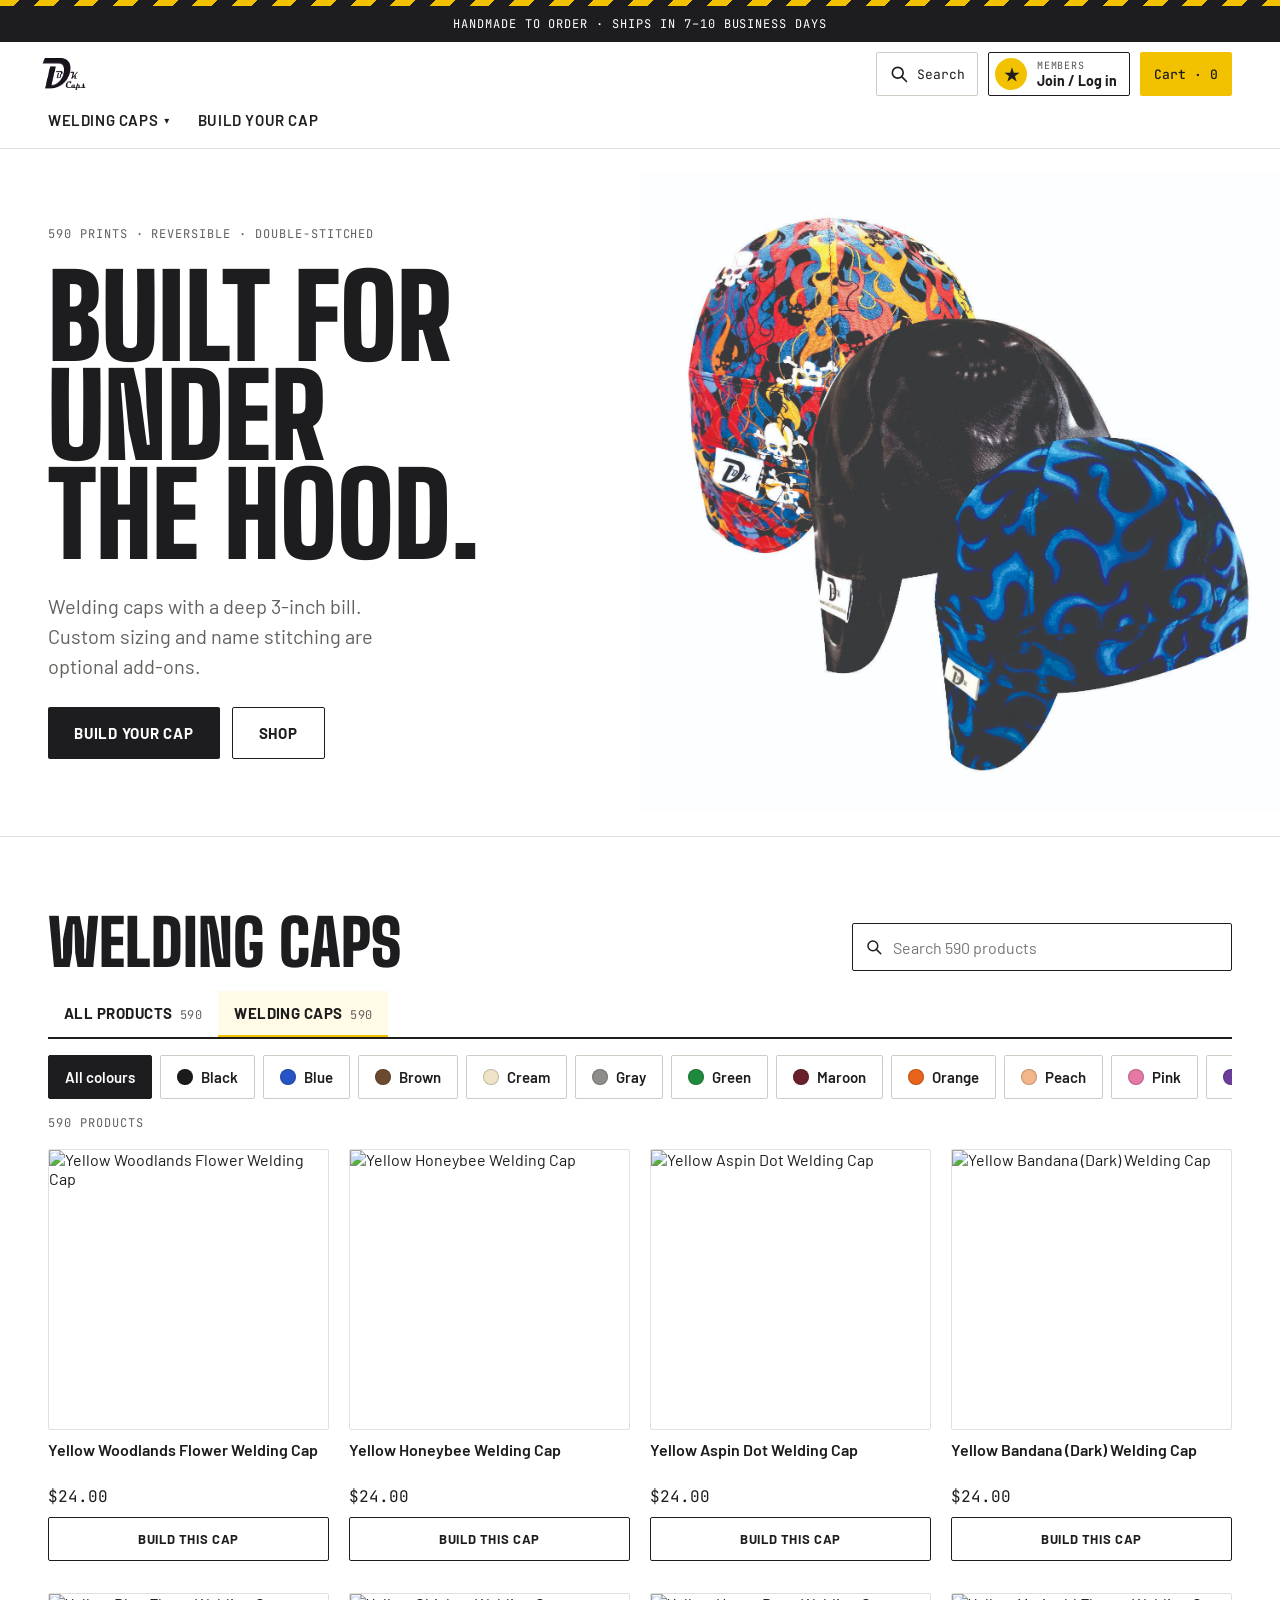
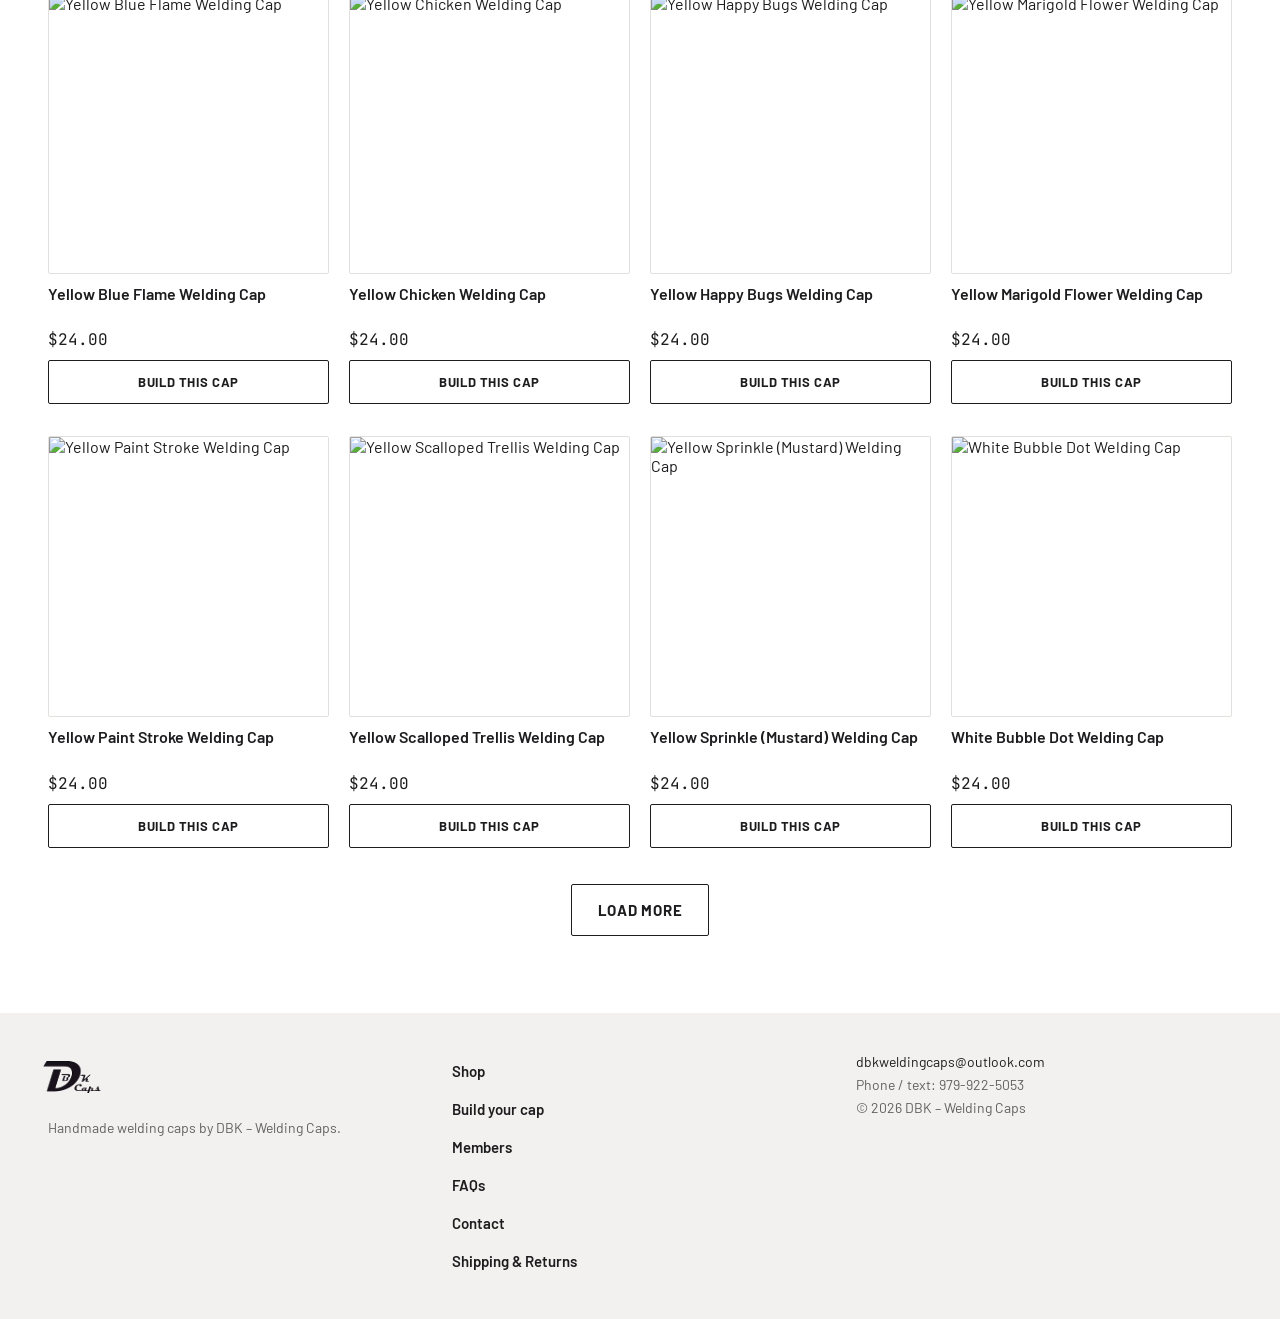
==== commit ab590ffb: "updates" ====
--- a/index.html
+++ b/index.html
@@ -25,7 +25,7 @@
         <a href="#prints" class="btn btn-outline">Shop</a>
       </div>
     </div>
-    <div class="hero-img" style="background-image:url('https://static.wixstatic.com/media/2180dc_409f747c943047fa87bfe9fc4f01bdc3~mv2.jpg')" role="img" aria-label="DBK welding caps"></div>
+    <div class="hero-img" style="background-image:url('assets/hero-caps.jpg')" role="img" aria-label="DBK welding caps"></div>
   </section>
   <section class="pad" id="prints">
     <div class="section-head">
--- a/css/site.css
+++ b/css/site.css
@@ -133,7 +133,12 @@
 .seam-sw{display:flex;gap:6px;flex-wrap:wrap}
 .seg-wrap{flex-direction:column;align-items:flex-start;gap:8px}
 .note.copyright{background:#fffbe6;border-left:0;padding:10px 12px;border-radius:2px;color:var(--ink)}
-.pdp-more{border-top:1px solid var(--line);border-bottom:1px solid var(--line)}
+.pdp-more{border-top:1px solid var(--line)}
+.pdp-more:last-of-type{border-bottom:1px solid var(--line)}
+.pp-slots{display:grid;grid-template-columns:repeat(auto-fill,minmax(min(100%,240px),1fr));gap:16px}
+.pp-slot{display:flex;flex-direction:column;gap:10px;border:1px solid var(--line);border-radius:2px;padding:12px}
+.pp-slot .pick-img{width:100%;aspect-ratio:1;height:auto}
+.pp-slot select{min-height:44px;font-size:15px;padding:0 10px;border:1.5px solid var(--ink);border-radius:2px;background:#fff;width:100%}
 .pdp-more summary{cursor:pointer;min-height:48px;display:flex;align-items:center;font-weight:700;font-size:16px;list-style:none}
 .pdp-more summary::-webkit-details-marker{display:none}
 .pdp-more summary::after{content:'+';margin-left:auto;font-size:22px}
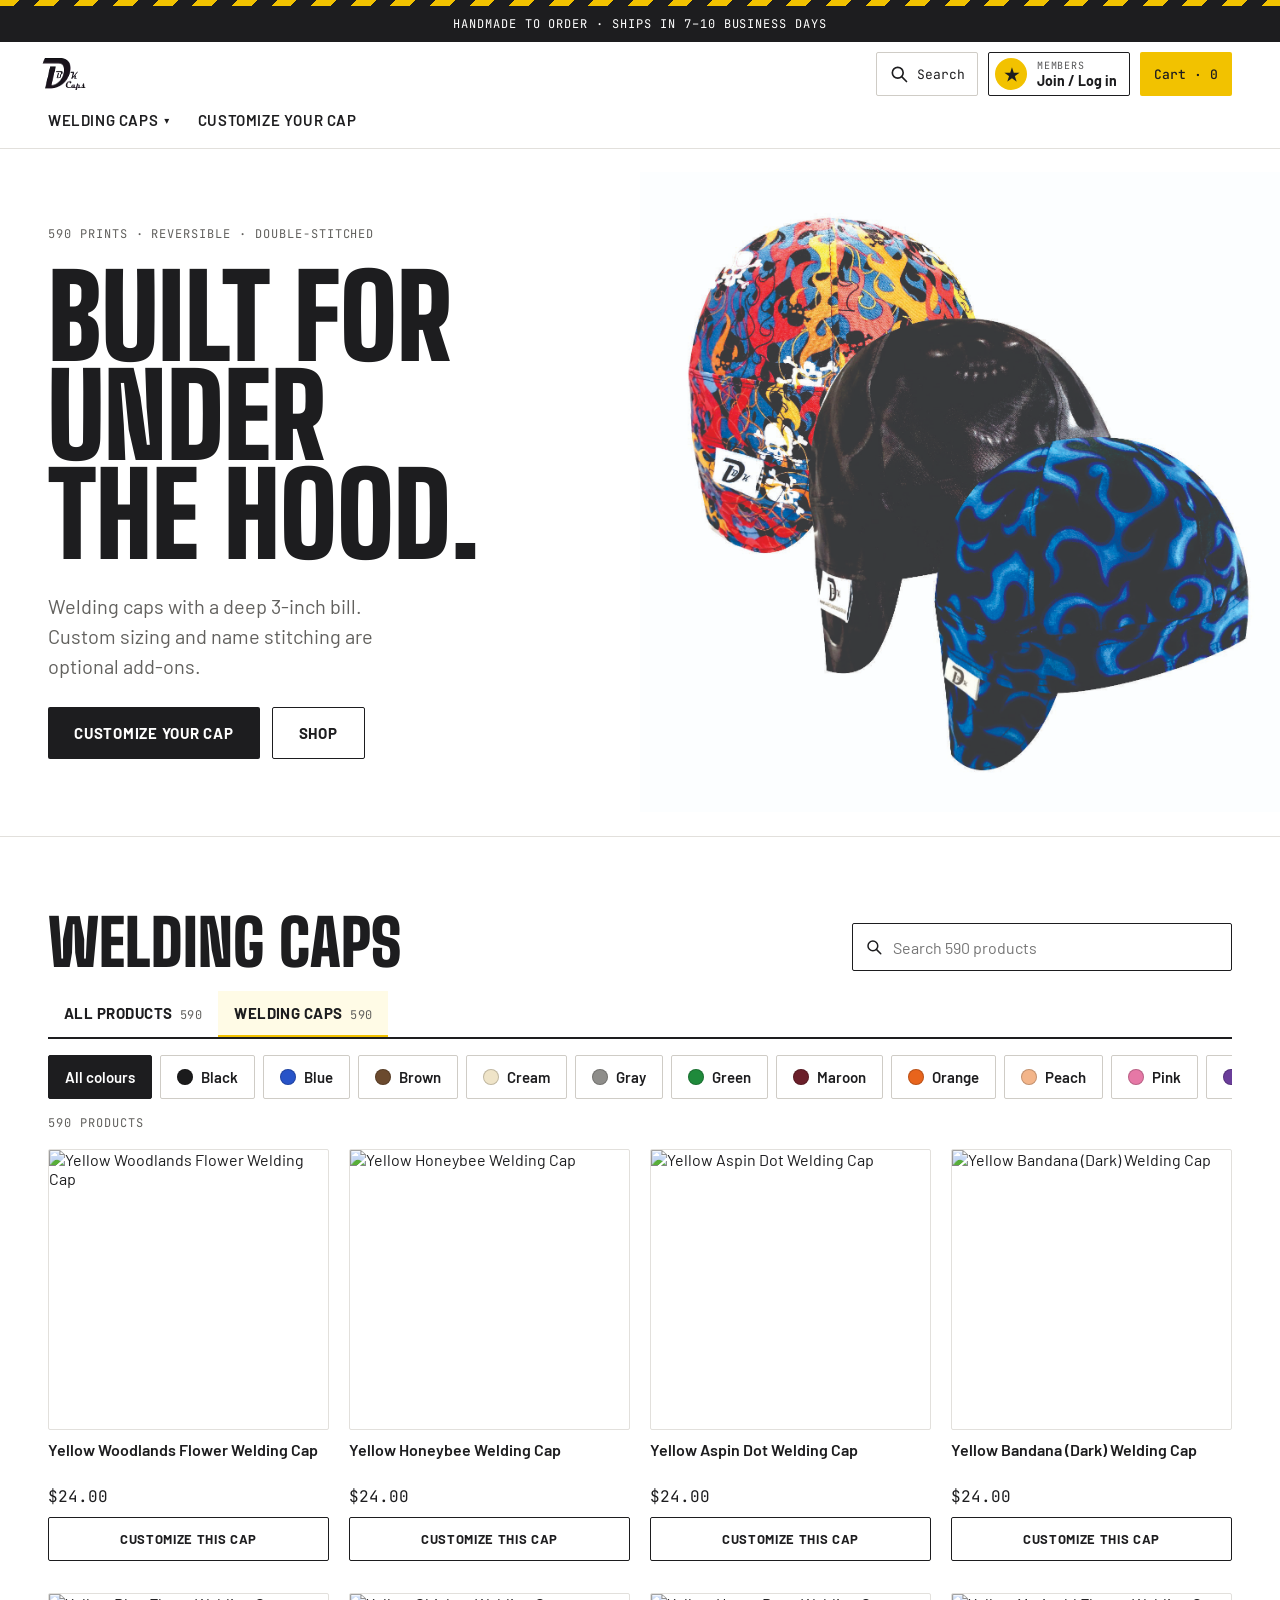
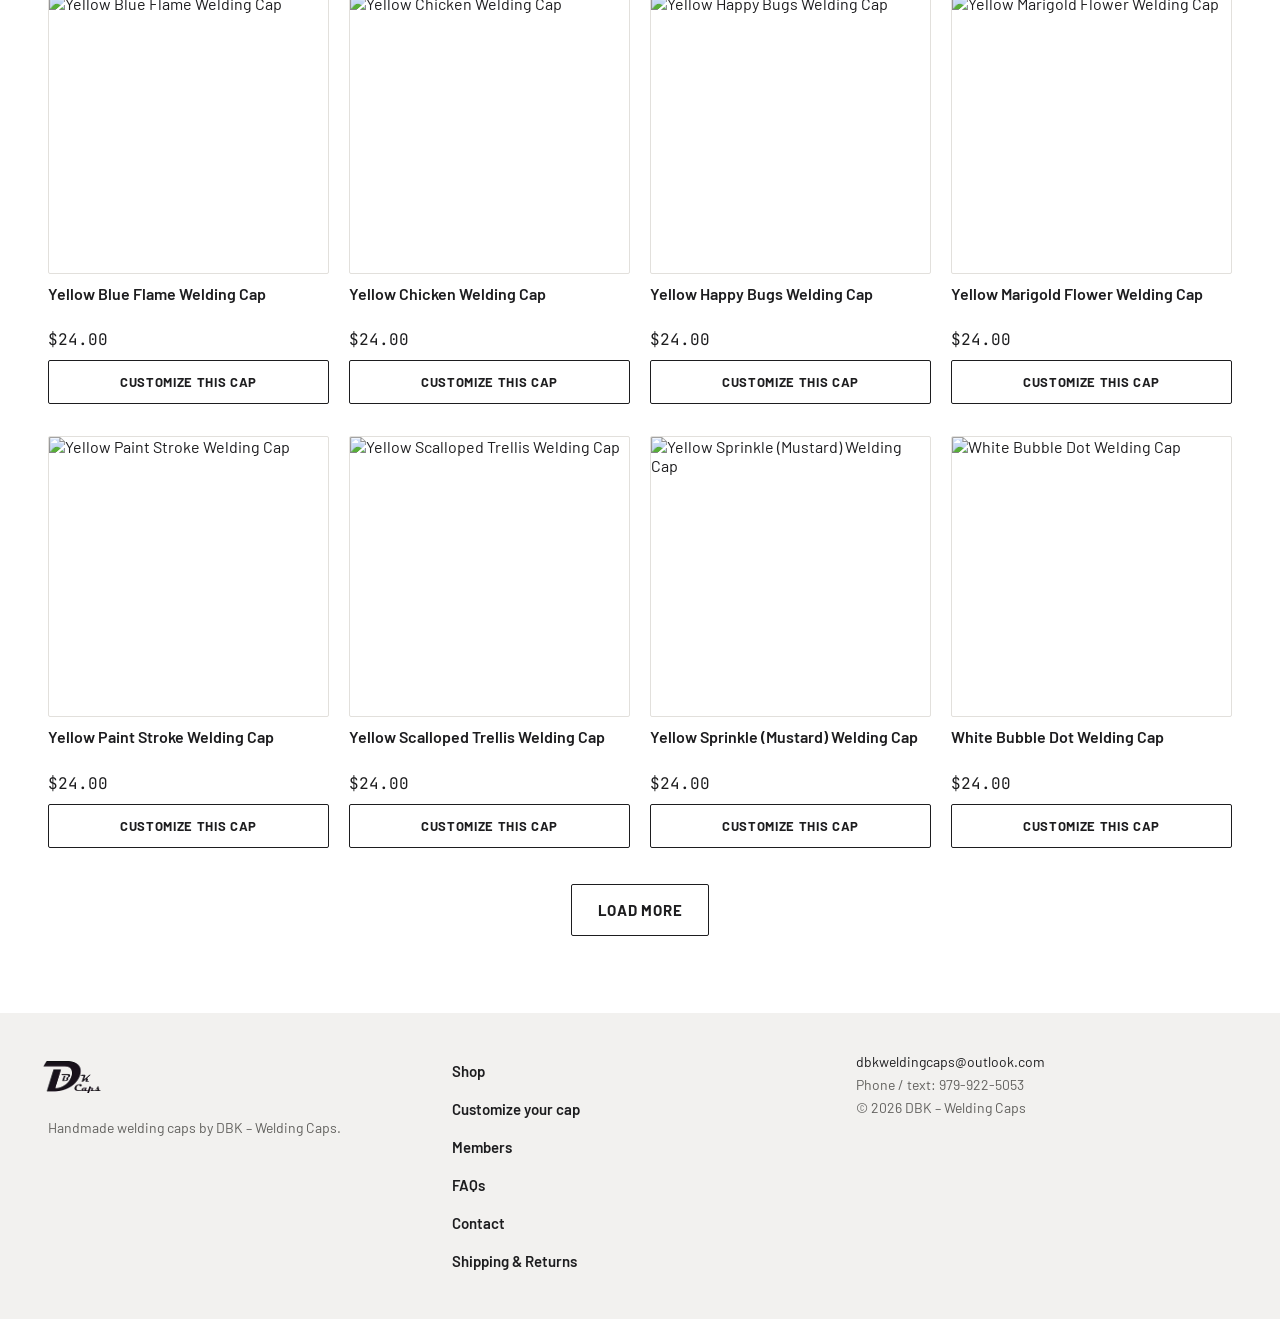
==== commit 58d10466: "updates" ====
--- a/index.html
+++ b/index.html
@@ -21,7 +21,7 @@
       <h1 class="display" data-reveal>Built for under the hood.</h1>
       <p data-reveal>Welding caps with a deep 3-inch bill. Custom sizing and name stitching are optional add-ons.</p>
       <div class="hero-ctas" data-reveal>
-        <a href="product.html" class="btn btn-dark">Build your cap</a>
+        <a href="product.html" class="btn btn-dark">Customize your cap</a>
         <a href="#prints" class="btn btn-outline">Shop</a>
       </div>
     </div>
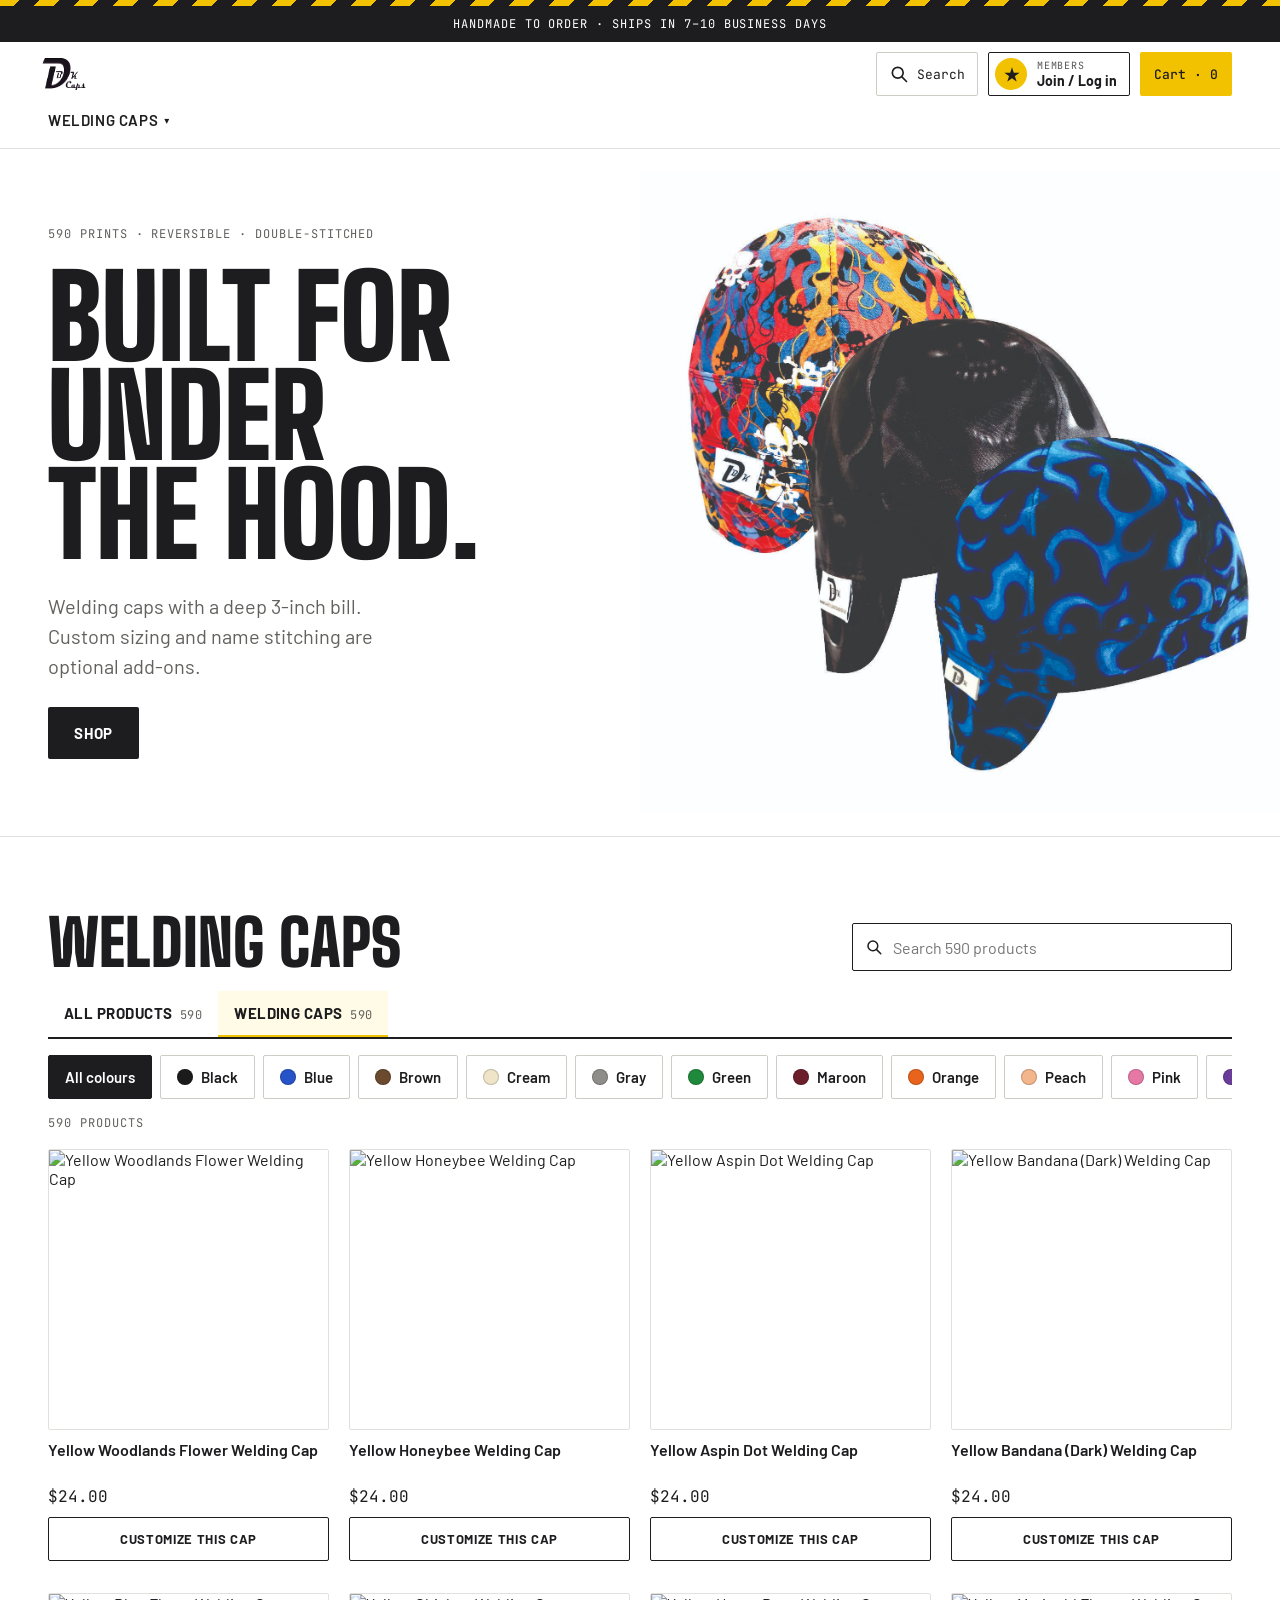
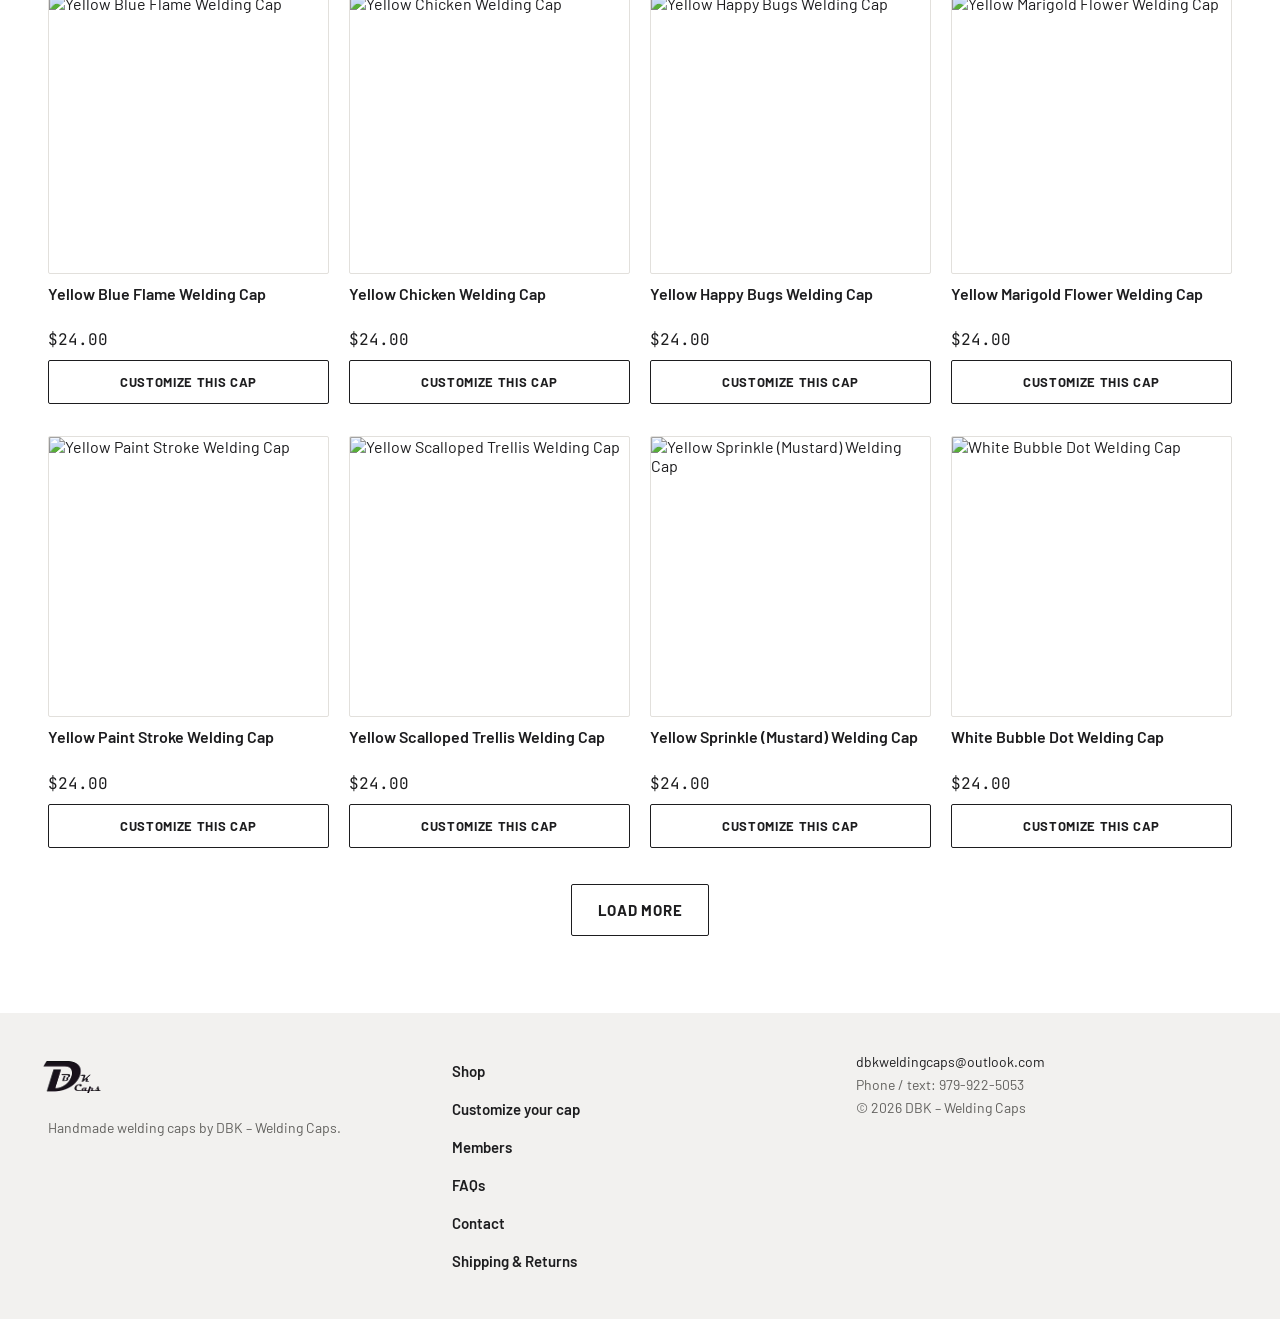
==== commit a9a5651d: "minor changes" ====
--- a/index.html
+++ b/index.html
@@ -21,8 +21,7 @@
       <h1 class="display" data-reveal>Built for under the hood.</h1>
       <p data-reveal>Welding caps with a deep 3-inch bill. Custom sizing and name stitching are optional add-ons.</p>
       <div class="hero-ctas" data-reveal>
-        <a href="product.html" class="btn btn-dark">Customize your cap</a>
-        <a href="#prints" class="btn btn-outline">Shop</a>
+        <a href="#prints" class="btn btn-dark">Shop</a>
       </div>
     </div>
     <div class="hero-img" style="background-image:url('assets/hero-caps.jpg')" role="img" aria-label="DBK welding caps"></div>
--- a/css/site.css
+++ b/css/site.css
@@ -133,6 +133,7 @@
 .seam-sw{display:flex;gap:6px;flex-wrap:wrap}
 .seg-wrap{flex-direction:column;align-items:flex-start;gap:8px}
 .note.copyright{background:#fffbe6;border-left:0;padding:10px 12px;border-radius:2px;color:var(--ink)}
+.pdp-info-sections{margin-top:8px}
 .pdp-more{border-top:1px solid var(--line)}
 .pdp-more:last-of-type{border-bottom:1px solid var(--line)}
 .pp-slots{display:grid;grid-template-columns:repeat(auto-fill,minmax(min(100%,240px),1fr));gap:16px}
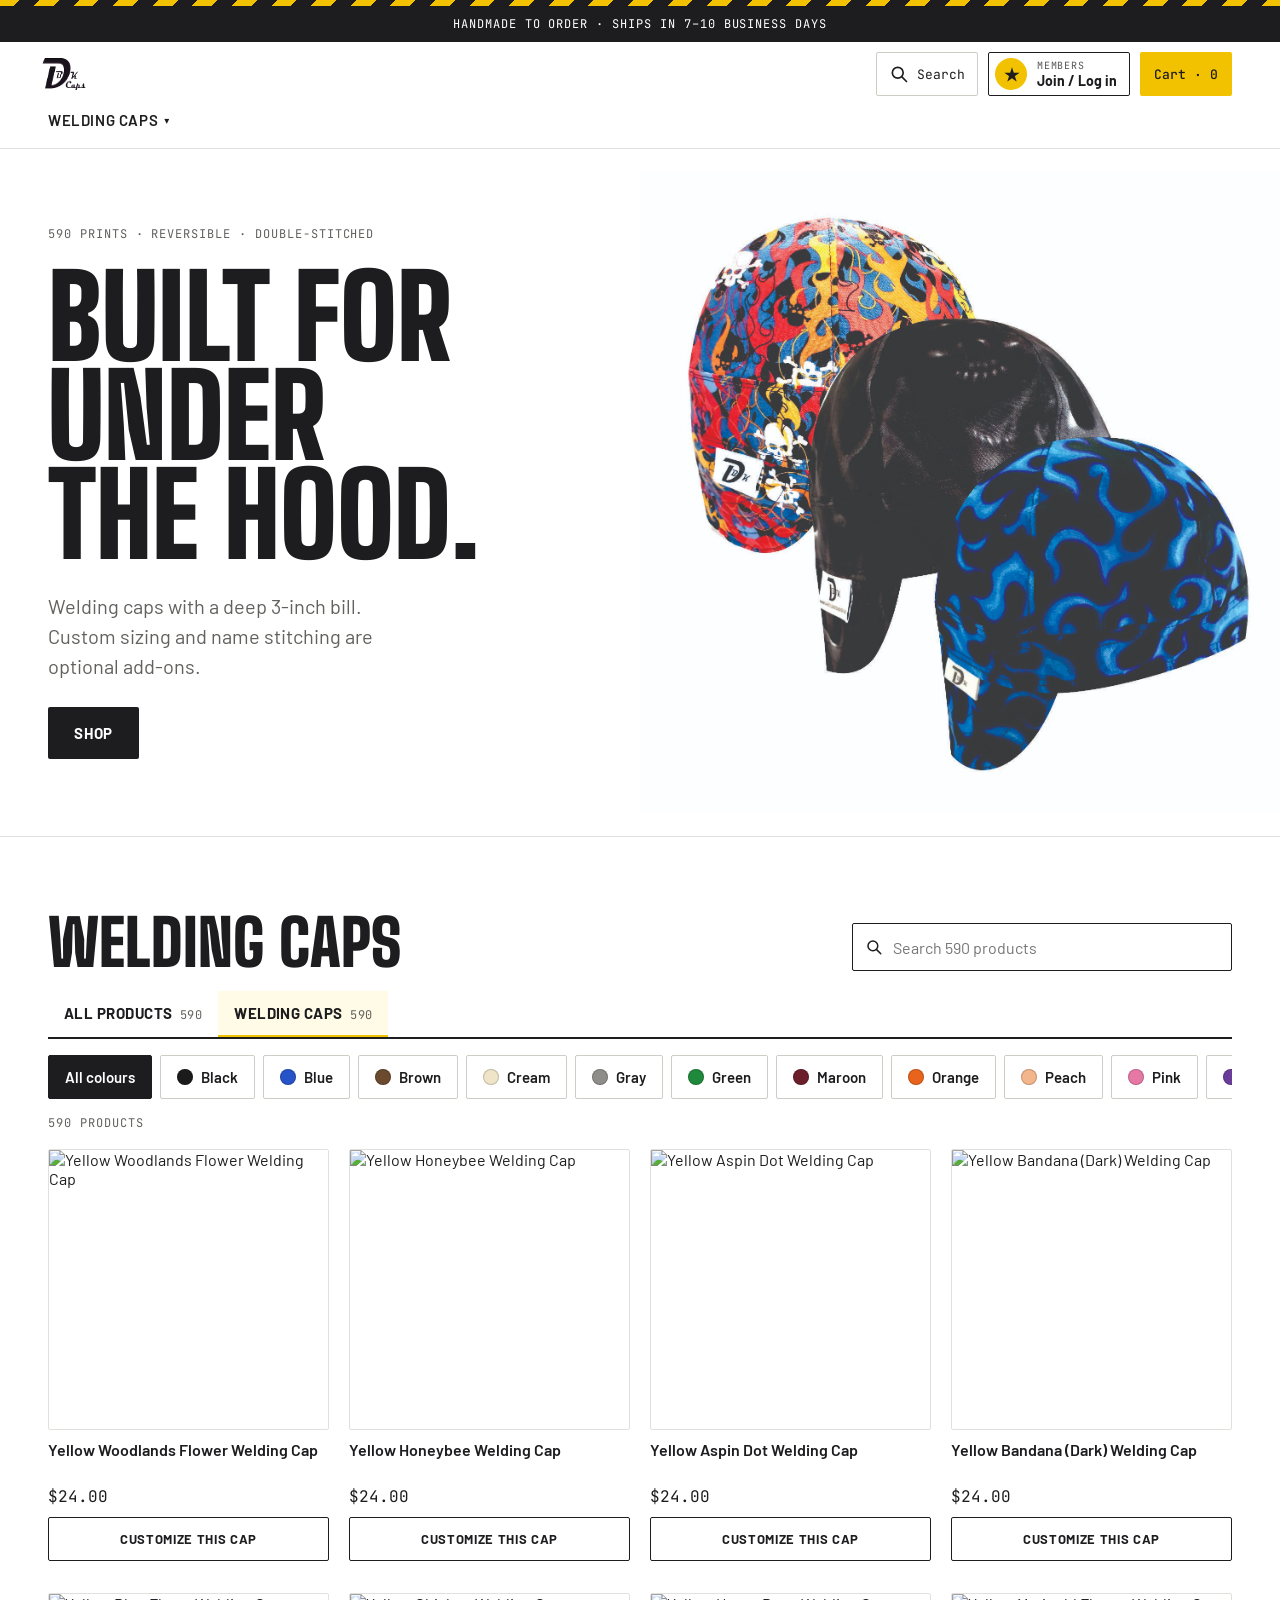
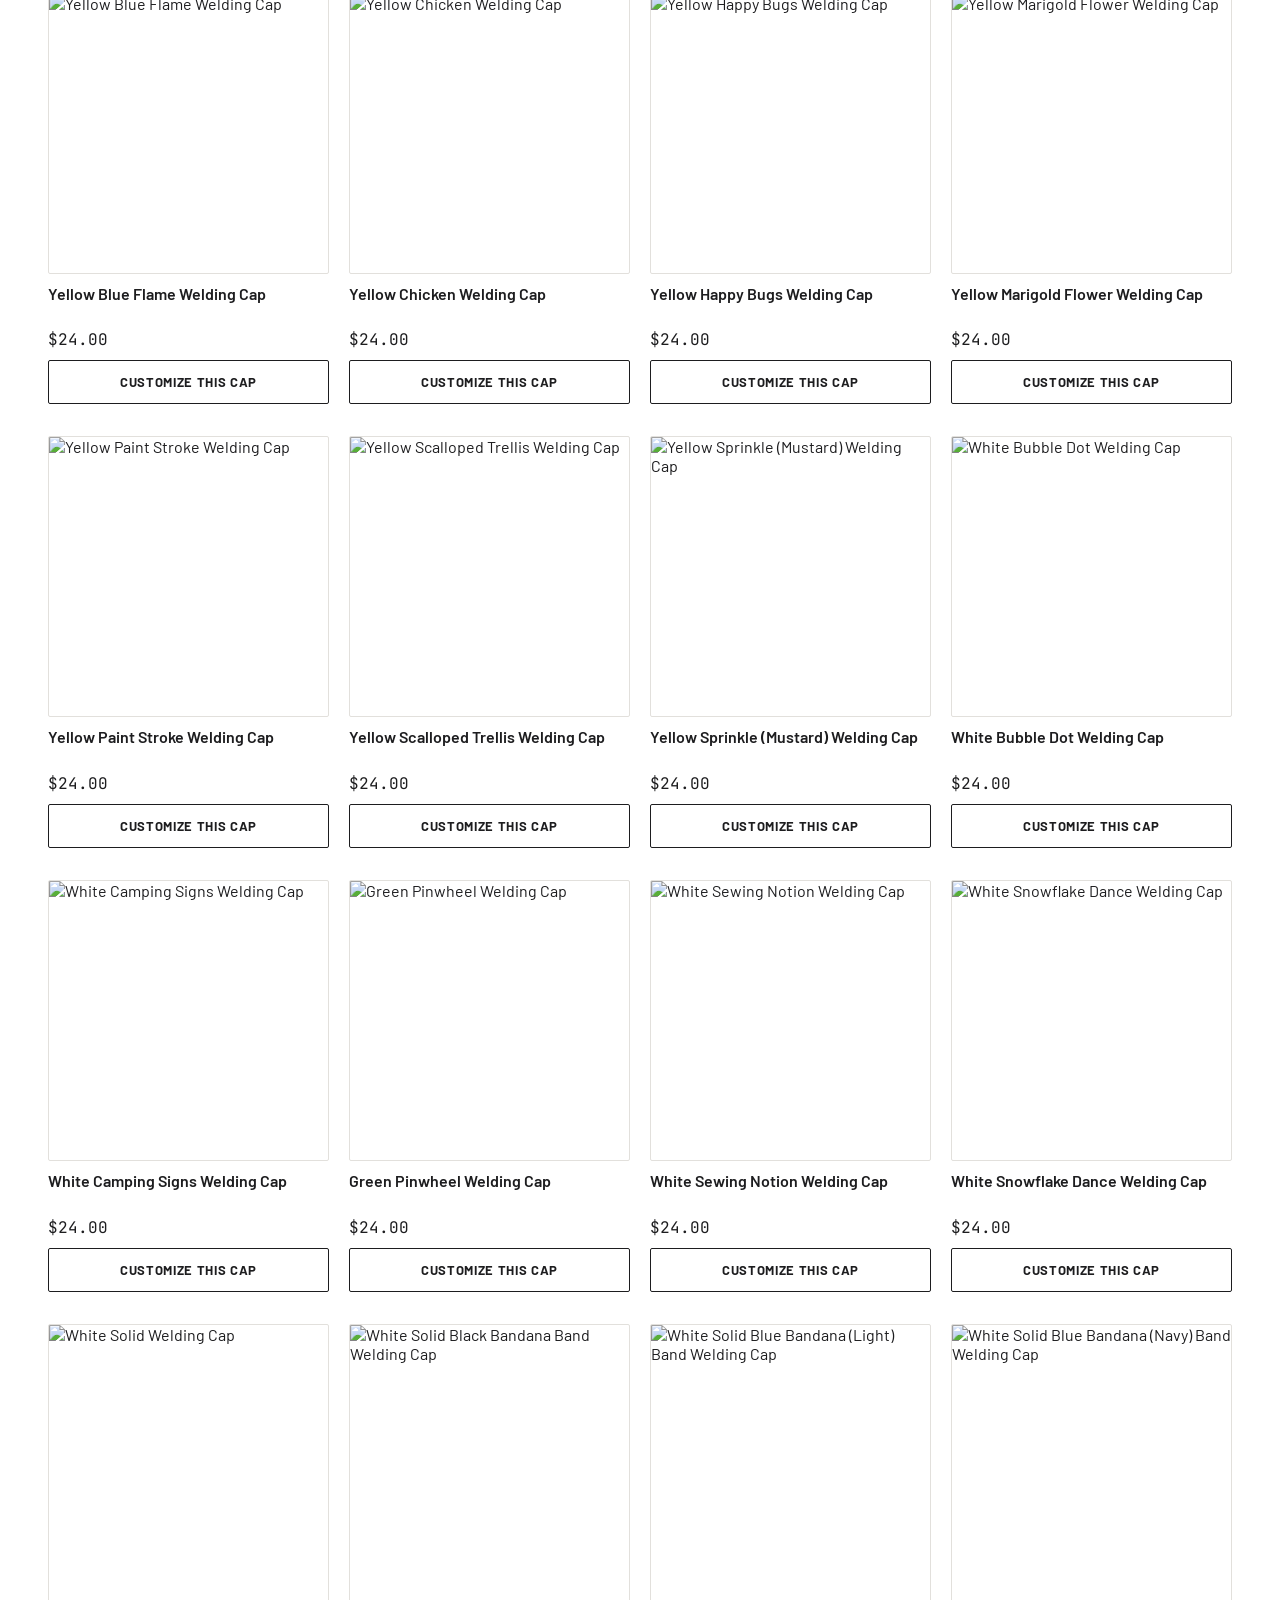
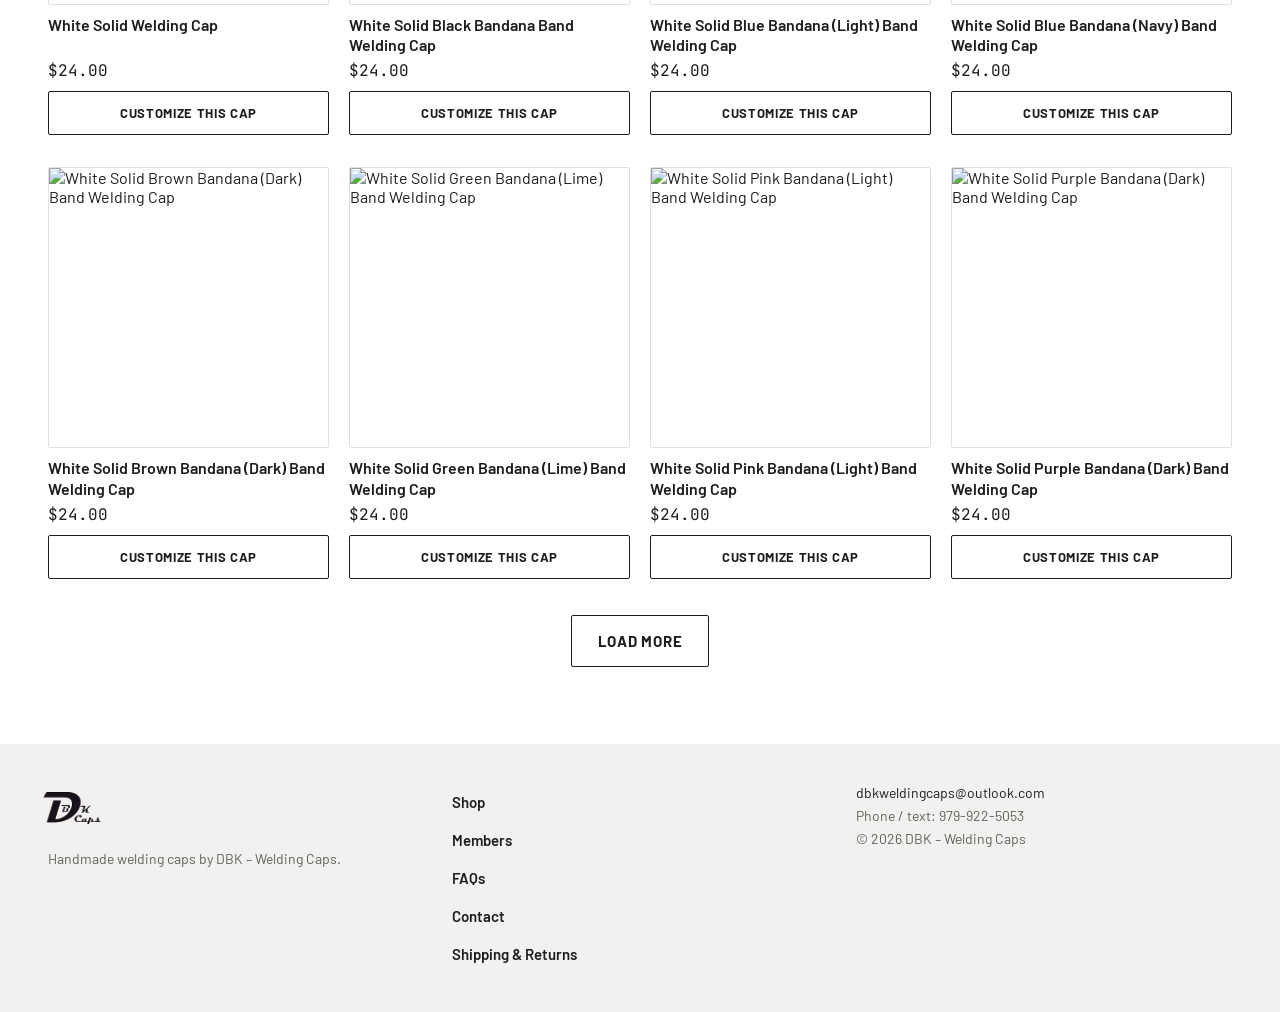
==== commit 3b2d7a93: "new headers" ====
--- a/index.html
+++ b/index.html
@@ -5,11 +5,17 @@
 <meta name="viewport" content="width=device-width, initial-scale=1">
 <title>DBK Welding Caps – Handmade welding caps</title>
 <meta name="description" content="Handmade welding caps in hundreds of prints, cut to your size with your choice of liner, length and bill.">
-<meta name="robots" content="noindex, nofollow">
 <link rel="preconnect" href="https://fonts.googleapis.com">
 <link rel="preconnect" href="https://static.wixstatic.com">
 <link href="https://fonts.googleapis.com/css2?family=Big+Shoulders+Display:wght@800;900&family=Barlow:wght@400;500;600;700&family=JetBrains+Mono:wght@400;500&display=swap" rel="stylesheet">
 <link rel="stylesheet" href="css/site.css">
+<script>
+// Start loading products before the page code arrives (skipped when this browser has a fresh saved copy)
+(function () { try { var c = JSON.parse(localStorage.getItem('dbk.products.v3') || 'null'); if (c && Date.now() - (c.at || 0) < 18e5) return; } catch (e) {}
+  var j = function (r) { return r.ok ? r.json() : null; }, n = function () { return null; };
+  window.__dbkFirst = fetch('/api/catalog?part=first&cat=Welding%20Caps&n=12').then(j).catch(n);
+  window.__dbkFull = fetch('/api/catalog').then(j).catch(n); })();
+</script>
 <script type="module" src="js/home.js"></script>
 </head>
 <body>
--- a/css/site.css
+++ b/css/site.css
@@ -73,7 +73,7 @@
 
 /* product page */
 .crumbs{font-family:'JetBrains Mono',monospace;font-size:12px;color:var(--muted);padding-top:20px;padding-bottom:12px;white-space:nowrap;overflow:hidden;text-overflow:ellipsis}
-.pdp{display:grid;grid-template-columns:minmax(0,1.1fr) minmax(0,1fr);gap:clamp(24px,4vw,56px);padding-bottom:72px;align-items:start}
+.pdp{display:grid;grid-template-columns:minmax(0,2fr) minmax(0,3fr);gap:clamp(24px,4vw,56px);padding-bottom:72px;align-items:start}
 .pdp-media{position:sticky;top:150px;display:flex;flex-direction:column;gap:12px}
 .pdp-main{aspect-ratio:1;border:1px solid var(--line);border-radius:2px;background:#fff;overflow:hidden}
 .pdp-main img{width:100%;height:100%;object-fit:contain}
@@ -87,6 +87,13 @@
 .price{font-size:22px}
 .pdp-desc{display:flex;flex-direction:column;gap:6px;color:var(--muted);font-size:16px;line-height:1.5}
 .pdp-desc p{margin:0}
+.pdp-desc p:empty,.pdp-desc p:has(> br:only-child){min-height:.75em}
+.pdp-desc a{color:var(--ink);text-decoration:underline;text-underline-offset:3px;font-weight:600;word-break:break-word}
+.pdp-desc a:hover{color:var(--muted)}
+.pdp-desc strong{color:var(--ink)}
+.pdp-desc ul,.pdp-desc ol{margin:0;padding-left:22px;display:flex;flex-direction:column;gap:4px}
+.pdp-desc h3,.pdp-desc h4{margin:6px 0 0;color:var(--ink);font-size:17px;font-weight:700}
+.pdp-desc blockquote{margin:0;padding-left:12px;border-left:2px solid var(--line)}
 .step{display:flex;flex-direction:column;gap:14px}
 .step-head{display:flex;align-items:center;gap:12px;border-bottom:2px solid var(--ink);padding-bottom:10px}
 .step-head h2{margin:0;font-family:'Big Shoulders Display',sans-serif;font-weight:800;font-size:26px;text-transform:uppercase}
@@ -355,6 +362,12 @@
 .faq[open] summary::after{content:'−'}
 .faq-a{padding:0 0 16px;font-size:16px;line-height:1.6}.faq-a p{margin:0 0 10px}
 .faq-a a,.faq-more a{text-decoration:underline}
+.faq-page .cats{flex-wrap:wrap;gap:8px;overflow:visible;border-bottom:0;margin-bottom:8px}
+.faq-page .cat{min-height:44px;padding:0 14px;border:1.5px solid var(--line);border-radius:2px;margin:0;white-space:normal;text-align:left}
+.faq-page .cat.on{border-color:var(--ink);background:var(--ink);color:#fff}
+.faq-page .cat.on span{color:#d6d4d0}
+.faq-page .cat:hover{border-color:var(--ink)}
+.faq-page .cat.on:hover{background:var(--ink)}
 .faq-more{margin:0;font-size:16px;display:flex;gap:8px;flex-wrap:wrap;align-items:center}
 
 /* cart drawer */
